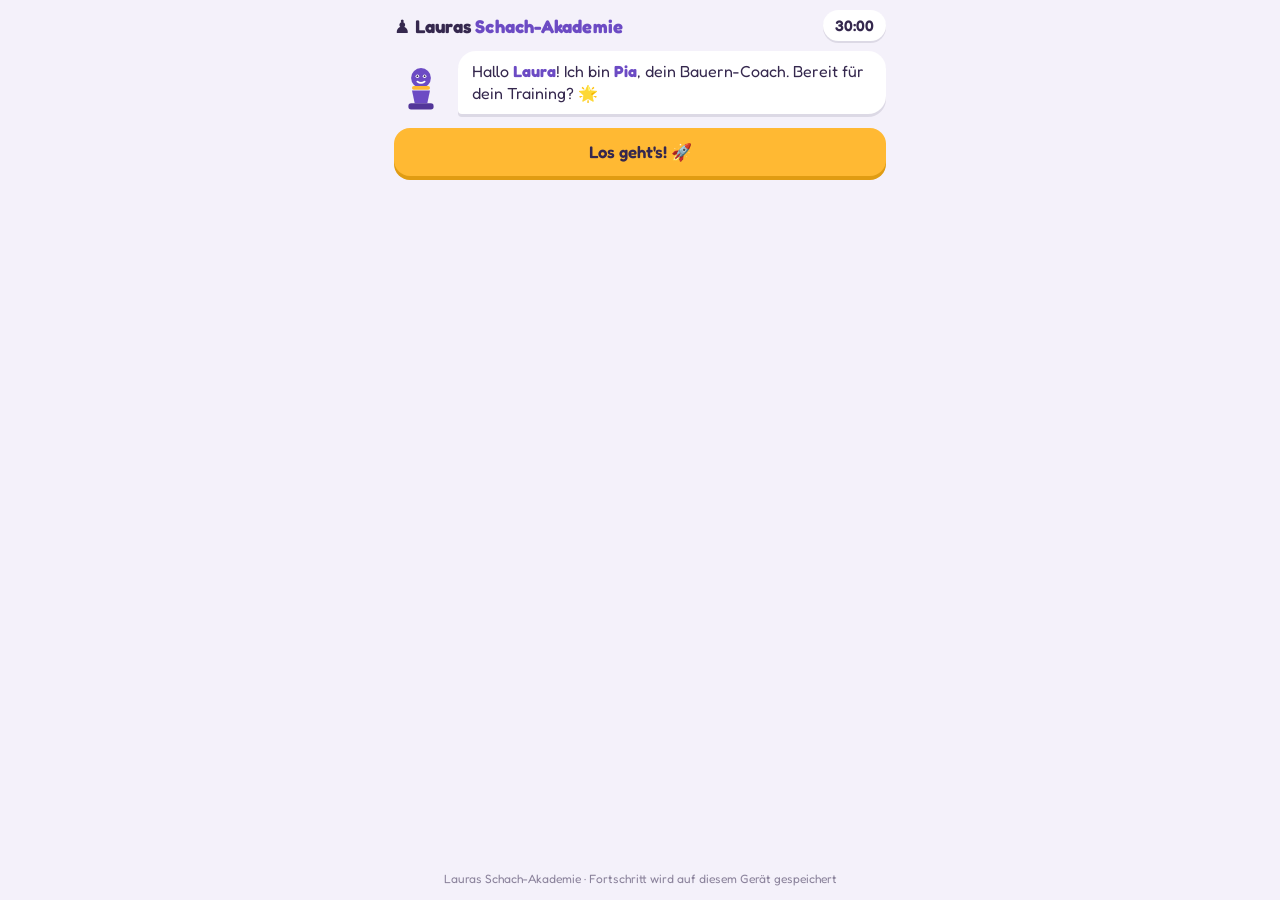
==== index.html @ 5c1c6ff0 "App als PWA installierbar machen (Icon, Vollbild, offline) Bisher lief die App nur als Einzeldatei p" ====
<!DOCTYPE html>
<html lang="de">
<head>
<meta charset="UTF-8">
<meta name="viewport" content="width=device-width, initial-scale=1.0, maximum-scale=1.0, user-scalable=no">
<title>Lauras Schach-Akademie</title>
<meta name="theme-color" content="#6C4BC4">
<meta name="description" content="Kindgerechte Schach-Lern-App mit Coach Pia: Rätsel, Partien gegen Robi, Belohnungsspiele und Sticker-Album.">
<link rel="manifest" href="manifest.webmanifest">
<link rel="icon" href="icons/icon-192.png" sizes="192x192" type="image/png">
<link rel="apple-touch-icon" href="icons/apple-touch-icon.png">
<meta name="apple-mobile-web-app-capable" content="yes">
<meta name="apple-mobile-web-app-status-bar-style" content="default">
<meta name="apple-mobile-web-app-title" content="Schach-Akademie">
<style>
/* ---------- Schrift (lokal eingebettet, offline nutzbar) ----------
   Fredoka (Variable, latin) – SIL Open Font License 1.1, siehe fredoka-OFL.txt.
   tools/build.js ersetzt die URL beim Bauen durch eine data:-URI. */
@font-face{
  font-family:'Fredoka';
  src:url("[data-uri]") format("woff2");
  font-weight:400 700;
  font-style:normal;
  font-display:swap;
}

:root{
  --bg:#F4F1FA; --ink:#35284E; --violet:#6C4BC4; --violet-d:#523699;
  --honey:#FFB933; --honey-d:#E09C12;
  --board-l:#F2E8CF; --board-d:#8FA86F;
  --ok:#3F9E6E; --warn:#E2606B; --card:#FFFFFF;
  --sel:#FFD97A; --dot:rgba(60,40,100,.35); --arrow:#E2606B; --arrow-good:#3F9E6E;
  --pc-w:#fff; --pc-b:#2E2440;
}
/* ---------- Brett-Designs (freischaltbar) ---------- */
body.design-einhorn{ --board-l:#FFE3F1; --board-d:#F48FB1; --bg:#FFF0F7; --sel:#FFD1EC; --violet:#D63384; --violet-d:#A3226A; }
body.design-weltraum{ --board-l:#3B3F6B; --board-d:#1B1D3A; --bg:#0F1030; --ink:#F4F1FA; --card:#23254A; --sel:#5A4FCF; --dot:rgba(255,255,255,.35); --pc-b:#0B0B1A; --pc-w:#F8F5FF; }
body.design-wald{ --board-l:#E6D8B5; --board-d:#4F7A3A; --bg:#EEF3E6; --violet:#3F7A4E; --violet-d:#2D5A38; }
body.design-meer{ --board-l:#E0F4FF; --board-d:#3E8CC7; --bg:#EAF6FF; --violet:#2374B5; --violet-d:#175486; }
body.design-gold{ --board-l:#FFF5CC; --board-d:#C99A2E; --bg:#FFF9E8; --violet:#B8860B; --violet-d:#8A6508; --honey:#FFD24D; }
body.design-weltraum .bubble{ color:var(--ink); }
body.design-weltraum .mode p{ opacity:.85; }

*{box-sizing:border-box; -webkit-tap-highlight-color:transparent;}
html,body{margin:0; padding:0; background:var(--bg); color:var(--ink);
  font-family:'Fredoka', system-ui, sans-serif; height:100%;}
body{display:flex; flex-direction:column; max-width:520px; margin:0 auto; min-height:100vh; transition:background .3s;}

header{display:flex; align-items:center; justify-content:space-between; padding:10px 14px; gap:8px;}
.brand{font-weight:700; font-size:1.15rem; letter-spacing:.2px;}
.brand span{color:var(--violet);}
.session{background:var(--card); border-radius:999px; padding:6px 12px;
  font-weight:600; box-shadow:0 2px 0 rgba(53,40,78,.12); font-size:.95rem;}
.session.low{color:var(--warn);}

main{flex:1; padding:0 14px 20px; display:flex; flex-direction:column;}
.screen{display:none; flex-direction:column; gap:14px;}
.screen.active{display:flex;}

/* ---------- Coach ---------- */
.coach{display:flex; gap:10px; align-items:flex-end;}
.coach svg{flex:0 0 54px;}
.bubble{background:var(--card); border-radius:18px 18px 18px 4px;
  padding:10px 14px; box-shadow:0 3px 0 rgba(53,40,78,.12);
  font-size:1rem; line-height:1.35; min-height:44px; flex:1;}
.bubble b{color:var(--violet);}
.bubble.warn{background:#FDECEE; border:2px solid var(--warn); color:#35284E;}
.bubble.cheer{background:#EAF7F0; border:2px solid var(--ok); color:#35284E;}
.bubble.think{background:#F1EDFA; border:2px dashed var(--violet); color:#35284E;}

/* ---------- Buttons ---------- */
button{font-family:inherit; border:none; cursor:pointer;}
.btn{display:block; width:100%; padding:14px 16px; border-radius:16px;
  font-size:1.05rem; font-weight:600; color:#fff; background:var(--violet);
  box-shadow:0 4px 0 var(--violet-d); transition:transform .06s;}
.btn:active{transform:translateY(3px); box-shadow:0 1px 0 var(--violet-d);}
.btn.honey{background:var(--honey); box-shadow:0 4px 0 var(--honey-d); color:#35284E;}
.btn.ghost{background:var(--card); color:var(--ink); box-shadow:0 3px 0 rgba(53,40,78,.15);}
.btn:disabled{opacity:.45; box-shadow:none; transform:none;}
.btnrow{display:flex; gap:10px; flex-wrap:wrap;} .btnrow .btn{flex:1;}
.small{padding:9px 12px; font-size:.92rem; border-radius:12px; width:auto;}
.spacer{flex:1;}

/* ---------- Kacheln ---------- */
.mode{background:var(--card); border-radius:18px; padding:14px 16px;
  display:flex; align-items:center; gap:14px; box-shadow:0 3px 0 rgba(53,40,78,.12);
  cursor:pointer; border:2px solid transparent;}
.mode:active{border-color:var(--violet);}
.mode .emoji{font-size:1.9rem;}
.mode h3{margin:0; font-size:1.05rem;} .mode p{margin:2px 0 0; font-size:.85rem; opacity:.75;}
.mode.locked{opacity:.55;}
.mode.due{border-color:var(--honey);}
.stars{margin-left:auto; font-size:.95rem; white-space:nowrap;}
.grid2{display:grid; grid-template-columns:1fr 1fr; gap:10px;}
.grid2 .mode{flex-direction:column; text-align:center; gap:6px; padding:12px 10px;}
.grid2 .mode .stars{margin:0;}

.progressbar{background:#E4DCF2; border-radius:999px; height:14px; overflow:hidden;}
.progressbar div{height:100%; background:linear-gradient(90deg,var(--honey),var(--violet)); width:0%; transition:width .4s;}
.plabel{font-size:.85rem; opacity:.8; margin-top:4px;}

/* ---------- Tagesmission ---------- */
.mission{background:var(--card); border-radius:18px; padding:12px 14px; box-shadow:0 3px 0 rgba(53,40,78,.12);}
.mission h4{margin:0 0 6px; font-size:1rem;}
.mission .tasks{display:flex; gap:8px; flex-wrap:wrap;}
.task{flex:1; min-width:120px; background:#F1EDFA; border-radius:12px; padding:8px 10px; font-size:.9rem; color:#35284E;}
.task.done{background:#EAF7F0;}
.task .bar{height:8px; background:#E4DCF2; border-radius:999px; overflow:hidden; margin-top:6px;}
.task .bar div{height:100%; background:var(--ok); width:0;}
.mission.complete{border:2px solid var(--ok);}

/* ---------- Brett ---------- */
.boardwrap{touch-action:none; user-select:none; position:relative;}
.board{display:grid; grid-template-columns:repeat(8,1fr);
  border-radius:14px; overflow:hidden; box-shadow:0 5px 0 rgba(53,40,78,.15);
  aspect-ratio:1/1; width:100%; position:relative;}
.sq{position:relative; display:flex; align-items:center; justify-content:center;
  font-size:min(9.5vw,46px); line-height:1;}
.sq.l{background:var(--board-l);} .sq.d{background:var(--board-d);}
.sq.sel{background:var(--sel) !important;}
.sq.last{box-shadow:inset 0 0 0 3px var(--honey);}
.sq.hl-good{box-shadow:inset 0 0 0 4px var(--ok);}
.sq.hl-bad{box-shadow:inset 0 0 0 4px var(--warn);}
.sq.check{background:radial-gradient(circle,#ff6b6b 0%, transparent 70%) !important;}
.sq .dot{position:absolute; width:26%; height:26%; border-radius:50%; background:var(--dot);}
.sq .ring{position:absolute; inset:6%; border-radius:50%; border:4px solid var(--dot);}
.pc{pointer-events:none;}
.pc.w{color:var(--pc-w); text-shadow:0 0 2px #35284E,0 0 2px #35284E,0 2px 2px rgba(0,0,0,.35);}
.pc.b{color:var(--pc-b); text-shadow:0 2px 2px rgba(255,255,255,.25);}
.coord{position:absolute; bottom:1px; right:3px; font-size:.55rem; opacity:.5; font-weight:600;}
.arrows{position:absolute; inset:0; width:100%; height:100%; pointer-events:none; z-index:5;}
.arrows line{stroke-width:.18; stroke-linecap:round; opacity:.9;}
.arrows .bad{stroke:var(--arrow);} .arrows .good{stroke:var(--arrow-good);}
.ghost-piece{position:absolute; z-index:6; pointer-events:none; display:flex; align-items:center; justify-content:center;
  font-size:min(9.5vw,46px); line-height:1; transition:transform .5s cubic-bezier(.4,.1,.3,1);}
.turnbar{display:flex; justify-content:space-between; font-weight:600; font-size:.95rem; background:var(--card); border-radius:12px; padding:8px 12px; box-shadow:0 2px 0 rgba(53,40,78,.12);}
.turnbar span.on{color:var(--violet);}

/* ---------- Overlay ---------- */
.overlay{position:fixed; inset:0; background:rgba(53,40,78,.55); display:none;
  align-items:center; justify-content:center; padding:22px; z-index:50;}
.overlay.show{display:flex;}
.panel{background:#fff; color:#35284E; border-radius:22px; padding:22px; max-width:380px; width:100%;
  text-align:center; box-shadow:0 8px 0 rgba(0,0,0,.15); max-height:90vh; overflow:auto;}
.panel h2{margin:0 0 8px; font-size:1.4rem;}
.panel p{margin:0 0 16px; line-height:1.4;}
.bigemoji{font-size:3rem; margin-bottom:6px;}
.panel .btnrow{flex-direction:column;}
.panel .btn{width:100%;}

/* ---------- Belohnungsspiele ---------- */
#gamewrap{position:relative;}
#rewardCanvas{width:100%; border-radius:14px; background:#2E2440; touch-action:none;
  box-shadow:0 5px 0 rgba(53,40,78,.2); display:block;}
.arkhud{display:flex; justify-content:space-between; font-weight:600; padding:4px 2px;}
.padrow{display:flex; gap:8px; justify-content:center;}
.padrow button{flex:1; padding:14px 0; font-size:1.4rem; border-radius:14px; background:var(--card); color:var(--ink); box-shadow:0 3px 0 rgba(53,40,78,.15);}
.padrow button:active{transform:translateY(2px);}

.lessonbox{background:var(--card); border-radius:16px; padding:12px 14px;
  font-size:.95rem; line-height:1.45; box-shadow:0 3px 0 rgba(53,40,78,.12);}
.lessonbox h4{margin:0 0 6px; color:var(--violet);}

/* ---------- Sticker-Album ---------- */
.album{display:grid; grid-template-columns:repeat(3,1fr); gap:10px;}
.slot{background:var(--card); border-radius:16px; padding:10px 6px; text-align:center; box-shadow:0 3px 0 rgba(53,40,78,.12); min-height:104px; display:flex; flex-direction:column; align-items:center; justify-content:center; gap:4px;}
.slot .big{font-size:2.4rem;}
.slot.empty{border:2px dashed rgba(108,75,196,.4); background:transparent; box-shadow:none;}
.slot.empty .big{opacity:.25; filter:grayscale(1);}
.slot small{font-size:.72rem; opacity:.8; line-height:1.2;}
.slot.new{animation:pop .6s ease;}
@keyframes pop{0%{transform:scale(.6)}60%{transform:scale(1.15)}100%{transform:scale(1)}}

/* ---------- Designs ---------- */
.design{display:flex; align-items:center; gap:12px; background:var(--card); border-radius:16px; padding:10px 12px; box-shadow:0 3px 0 rgba(53,40,78,.12); cursor:pointer; border:2px solid transparent;}
.design.active{border-color:var(--violet);}
.design.locked{opacity:.6;}
.mini{display:grid; grid-template-columns:repeat(4,1fr); width:56px; height:56px; border-radius:8px; overflow:hidden; flex:0 0 56px;}
.mini div{width:100%; height:100%;}

/* ---------- Listen ---------- */
.list{display:flex; flex-direction:column; gap:8px;}
.row{background:var(--card); border-radius:14px; padding:10px 12px; box-shadow:0 2px 0 rgba(53,40,78,.12); font-size:.92rem; display:flex; gap:10px; align-items:center;}
.row .emoji{font-size:1.5rem;}
.row .meta{opacity:.7; font-size:.8rem;}
.levelgrid{display:grid; grid-template-columns:1fr 1fr; gap:8px; margin-bottom:12px;}
.levelgrid button{padding:10px 8px; border-radius:12px; background:#F1EDFA; color:#35284E; font-weight:600; font-size:.95rem; border:2px solid transparent;}
.levelgrid button.rec{border-color:var(--honey);}
.levelgrid button.active{background:var(--violet); color:#fff;}
.levelgrid small{display:block; font-weight:400; font-size:.75rem; opacity:.75;}
input[type=text]{font-family:inherit; font-size:1rem; padding:10px 12px; border-radius:12px; border:2px solid #E4DCF2; width:100%; color:#35284E; background:#fff;}
.toast{position:fixed; left:50%; bottom:22px; transform:translateX(-50%); background:#35284E; color:#fff; padding:10px 16px; border-radius:999px; font-size:.9rem; z-index:60; opacity:0; transition:opacity .3s; pointer-events:none; max-width:90vw; text-align:center;}
.toast.show{opacity:1;}

/* ---------- Urkunde ---------- */
.cert{background:#fff; color:#35284E; border:6px double var(--honey); border-radius:14px; padding:22px 18px; text-align:center;}
.cert h1{margin:0 0 4px; font-size:1.6rem; color:var(--violet);}
.cert .sub{opacity:.75; margin-bottom:12px;}
.cert .name{font-size:1.8rem; font-weight:700; margin:8px 0;}
.cert .stat{display:flex; justify-content:space-around; margin:14px 0; flex-wrap:wrap; gap:8px;}
.cert .stat div{min-width:80px;} .cert .stat b{display:block; font-size:1.5rem;}
.cert .sig{margin-top:18px; font-style:italic; opacity:.8;}
.cert.diplom{border-color:var(--violet);}
@media print{
  body{max-width:none; background:#fff;}
  header, footer, .noprint, .coach, .btn, .btnrow{display:none !important;}
  main{padding:0;}
  .screen{display:none !important;} .screen.active{display:flex !important;}
  .cert{border-width:8px; page-break-inside:avoid;}
}
footer{padding:8px 14px 14px; font-size:.75rem; text-align:center; opacity:.55;}

</style>
</head>
<body>

<header>
  <div class="brand">♟️ Lauras <span>Schach-Akademie</span></div>
  <div class="session" id="sessionClock">30:00</div>
</header>

<main>

  <!-- ============ START ============ -->
  <section class="screen active" id="scr-start">
    <div class="coach"><div class="bubble" id="startBubble">Hallo <b>Laura</b>! Ich bin <b>Pia</b>, dein Bauern-Coach. Bereit für dein Training? 🌟</div></div>
    <button class="btn honey" id="btnGo">Los geht's! 🚀</button>
    <div class="lessonbox" id="startInfo" style="display:none"></div>
  </section>

  <!-- ============ HOME ============ -->
  <section class="screen" id="scr-home">
    <div class="coach"><div class="bubble" id="homeBubble">Was möchtest du üben, Laura?</div></div>

    <div>
      <div class="progressbar"><div id="xpbar"></div></div>
      <div class="plabel" id="xplabel">Weg zum Turmdiplom</div>
    </div>

    <div class="mission" id="missionBox">
      <h4>🎯 Tagesmission</h4>
      <div class="tasks">
        <div class="task" id="taskPuzzles">🧩 Löse 3 Rätsel <span class="cnt">0/3</span><div class="bar"><div></div></div></div>
        <div class="task" id="taskWin">🏆 Gewinne 1 Partie <span class="cnt">0/1</span><div class="bar"><div></div></div></div>
      </div>
      <p id="missionText" style="margin:8px 0 0;font-size:.85rem;opacity:.8">Schaffst du beides, gibt es ein Extra-Belohnungsticket! 🎟️</p>
    </div>

    <div class="mode" data-go="puzzles">
      <div class="emoji">🧩</div>
      <div><h3>Rätsel-Training</h3><p>Kleine Aufgaben, große Tricks</p></div>
      <div class="stars" id="starsPuzzles">⭐ 0</div>
    </div>

    <div class="mode due" id="tile-review" data-go="review" style="display:none">
      <div class="emoji">🔁</div>
      <div><h3>Wiederholung</h3><p id="reviewHint">Rätsel, die du nochmal üben solltest</p></div>
      <div class="stars" id="reviewCount">0</div>
    </div>

    <div class="mode" data-go="endgame">
      <div class="emoji">🏰</div>
      <div><h3>Turm-Endspiel</h3><p>Setze den König matt – nur mit dem Turm!</p></div>
      <div class="stars" id="starsEnd">🏆 0</div>
    </div>

    <div class="mode" data-go="fullgame">
      <div class="emoji">🤖</div>
      <div><h3>Partie gegen Robi</h3><p id="robiHint">Eine ganze Partie – Pia hilft dir</p></div>
      <div class="stars" id="starsFull">🏆 0</div>
    </div>

    <div class="mode" data-go="duel">
      <div class="emoji">👨‍👩‍👧</div>
      <div><h3>Familien-Duell</h3><p>Zwei Spieler an einem Gerät – Pia kommentiert</p></div>
      <div class="stars" id="starsDuel">🤝 0</div>
    </div>

    <div class="mode" id="rewardTile" data-go="reward">
      <div class="emoji">🕹️</div>
      <div><h3>Belohnungs-Spiel</h3><p id="rewardHint">Gewinne eine Partie, um zu spielen!</p></div>
      <div class="stars" id="rewardLock">🔒</div>
    </div>

    <div class="grid2">
      <div class="mode" data-go="album"><div class="emoji">📒</div><div><h3>Sticker-Album</h3></div><div class="stars" id="albumCount">0/9</div></div>
      <div class="mode" data-go="designs"><div class="emoji">🎨</div><div><h3>Brett-Designs</h3></div><div class="stars" id="designCount">1/6</div></div>
      <div class="mode" data-go="certificate"><div class="emoji">📜</div><div><h3>Urkunde</h3></div><div class="stars">🖨️</div></div>
      <div class="mode" data-go="parents"><div class="emoji">👪</div><div><h3>Eltern</h3></div><div class="stars">⚙️</div></div>
    </div>
  </section>

  <!-- ============ PUZZLE MENU ============ -->
  <section class="screen" id="scr-puzzlemenu">
    <div class="coach"><div class="bubble" id="puzzleMenuBubble">Such dir ein Thema aus! Jede gelöste Aufgabe gibt einen Stern. ⭐</div></div>
    <div id="themeTiles" class="list"></div>
    <div class="btnrow">
      <button class="btn ghost small" data-go="home">← Zurück</button>
      <div class="spacer"></div>
      <button class="btn ghost small" data-go="mistakes">📋 Fehlerliste</button>
    </div>
  </section>

  <!-- ============ PUZZLE PLAY ============ -->
  <section class="screen" id="scr-puzzle">
    <div class="lessonbox" id="lessonbox"></div>
    <div class="boardwrap" id="boardwrap"><div id="board" class="board"></div><svg class="arrows" id="arrows" viewBox="0 0 8 8"></svg></div>
    <div class="coach"><div class="bubble" id="puzzleBubble"></div></div>
    <div class="btnrow">
      <button class="btn ghost small" id="btnPuzzleBack">← Themen</button>
      <div class="spacer"></div>
      <button class="btn ghost small" id="btnWhy" style="display:none">🔍 Zeig mir warum</button>
      <button class="btn honey small" id="btnHint">💡 Tipp</button>
    </div>
  </section>

  <!-- ============ FEHLERLISTE ============ -->
  <section class="screen" id="scr-mistakes">
    <div class="coach"><div class="bubble">Hier siehst du, welche Rätsel dir schwerfallen. Fehler sind super – daraus lernst du am meisten! 🧠</div></div>
    <div class="list" id="mistakeList"></div>
    <button class="btn ghost" data-go="puzzles">← Zurück</button>
  </section>

  <!-- ============ GAME (endgame, full, duel) ============ -->
  <section class="screen" id="scr-game">
    <div class="turnbar" id="turnbar" style="display:none"><span id="tbWhite">⬜ Weiß</span><span id="tbBlack">⬛ Schwarz</span></div>
    <div class="boardwrap" id="boardwrap2"><div id="board2" class="board"></div><svg class="arrows" id="arrows2" viewBox="0 0 8 8"></svg></div>
    <div class="coach"><div class="bubble" id="gameBubble"></div></div>
    <div class="btnrow" id="warnRow" style="display:none">
      <button class="btn honey small" id="btnTakeback">↩️ Zurücknehmen</button>
      <button class="btn ghost small" id="btnKeep">Weiterspielen</button>
    </div>
    <div class="btnrow">
      <button class="btn ghost small" data-go="home">← Menü</button>
      <div class="spacer"></div>
      <span class="small" id="levelBadge" style="align-self:center;opacity:.7"></span>
      <button class="btn ghost small" id="btnUndo">↩️ Zug zurück</button>
    </div>
  </section>

  <!-- ============ REWARD GAMES ============ -->
  <section class="screen" id="scr-reward">
    <div class="arkhud"><span id="hudLeft">❤️❤️❤️</span><span id="hudMid">5:00</span><span id="hudRight">0</span></div>
    <div id="gamewrap"><canvas id="rewardCanvas" width="360" height="480"></canvas></div>
    <div class="padrow" id="tetrisPad" style="display:none">
      <button data-k="left">◀️</button><button data-k="rot">🔄</button><button data-k="right">▶️</button><button data-k="down">⬇️</button>
    </div>
    <div class="coach"><div class="bubble" id="rewardBubble">Du hast es dir verdient! 🎉</div></div>
    <button class="btn ghost" id="btnRewardExit">Fertig – zurück zum Schach</button>
  </section>

  <!-- ============ ALBUM ============ -->
  <section class="screen" id="scr-album">
    <div class="coach"><div class="bubble" id="albumBubble">Für jedes fertige Thema bekommst du eine Sammelfigur. Die leeren Plätze warten auf dich! ✨</div></div>
    <div class="album" id="albumGrid"></div>
    <button class="btn ghost" data-go="home">← Zurück</button>
  </section>

  <!-- ============ DESIGNS ============ -->
  <section class="screen" id="scr-designs">
    <div class="coach"><div class="bubble" id="designBubble">Sammle Sterne und schalte neue Brett-Designs frei! 🎨</div></div>
    <div class="list" id="designList"></div>
    <button class="btn ghost" data-go="home">← Zurück</button>
  </section>

  <!-- ============ URKUNDE ============ -->
  <section class="screen" id="scr-certificate">
    <div class="coach noprint"><div class="bubble" id="certBubble">Deine Wochenurkunde! Drucke sie aus und häng sie auf. 🖨️</div></div>
    <div class="btnrow noprint" id="certTabs">
      <button class="btn ghost small" id="btnCertWeek">📜 Wochenurkunde</button>
      <button class="btn ghost small" id="btnCertDiplom">🏰 Turmdiplom</button>
    </div>
    <div class="cert" id="cert"></div>
    <div class="btnrow noprint">
      <button class="btn ghost small" data-go="home">← Zurück</button>
      <div class="spacer"></div>
      <button class="btn honey small" id="btnPrint">🖨️ Drucken</button>
    </div>
  </section>

  <!-- ============ ELTERN ============ -->
  <section class="screen" id="scr-parents">
    <div class="coach"><div class="bubble">Elternbereich: Fortschritt sichern, Namen ändern, Engine-Status prüfen.</div></div>
    <div class="lessonbox">
      <h4>👧 Name des Kindes</h4>
      <input type="text" id="inpName" maxlength="20" placeholder="Laura">
    </div>
    <div class="lessonbox" id="storageInfo"><h4>💾 Speicherung</h4><p id="storageText">…</p>
      <div class="btnrow">
        <button class="btn ghost small" id="btnExport">⬇️ Sicherung speichern</button>
        <button class="btn ghost small" id="btnImport">⬆️ Sicherung laden</button>
        <input type="file" id="fileImport" accept="application/json" style="display:none">
      </div>
    </div>
    <div class="lessonbox" id="engineInfo"><h4>🧠 Stockfish-Engine</h4><p id="engineText">Noch nicht geladen.</p>
      <button class="btn ghost small" id="btnEngineTest">Engine jetzt laden</button>
    </div>
    <div class="lessonbox"><h4>📊 Statistik</h4><p id="statsText"></p></div>
    <div class="btnrow">
      <button class="btn ghost small" data-go="home">← Zurück</button>
      <div class="spacer"></div>
      <button class="btn ghost small" id="btnReset" style="color:var(--warn)">🗑️ Fortschritt löschen</button>
    </div>
  </section>

</main>

<!-- Overlay -->
<div class="overlay" id="overlay">
  <div class="panel">
    <div class="bigemoji" id="ovEmoji">🎉</div>
    <h2 id="ovTitle"></h2>
    <p id="ovText"></p>
    <div id="ovExtra"></div>
    <div class="btnrow" id="ovButtons"></div>
  </div>
</div>
<div class="toast" id="toast"></div>

<footer id="footer">Lauras Schach-Akademie · Fortschritt wird auf diesem Gerät gespeichert</footer>

<script id="src-chess">
/* =====================================================
   Lauras Schach-Akademie – Regel-Engine (chess.js-kompatible API)
   Läuft im Browser (window.Chess) und in Node (module.exports).
   0x88-Brett: Index = (8 - Reihe) * 16 + Linie, Reihe 8 liegt bei Zeile 0.
   ===================================================== */
(function (root, factory) {
  if (typeof module === "object" && module.exports) module.exports = factory();
  else root.Chess = factory();
})(typeof self !== "undefined" ? self : this, function () {
  "use strict";

  const FILES = "abcdefgh";
  const START_FEN = "rnbqkbnr/pppp1ppp/8/8/8/8/PPPPPPPP/RNBQKBNR w KQkq - 0 1".replace("pppp1ppp", "pppppppp");
  const PIECE_OFFSETS = {
    n: [-18, -33, -31, -14, 18, 33, 31, 14],
    b: [-17, -15, 17, 15],
    r: [-16, 1, 16, -1],
    q: [-17, -16, -15, 1, 17, 16, 15, -1],
    k: [-17, -16, -15, 1, 17, 16, 15, -1]
  };
  const PAWN_DIR = { w: -16, b: 16 };
  const FLAGS = { NORMAL: 1, CAPTURE: 2, BIG_PAWN: 4, EP: 8, PROMOTION: 16, KSIDE: 32, QSIDE: 64 };
  const ROOKS = {
    w: [{ sq: 0x77, flag: FLAGS.KSIDE }, { sq: 0x70, flag: FLAGS.QSIDE }],
    b: [{ sq: 0x07, flag: FLAGS.KSIDE }, { sq: 0x00, flag: FLAGS.QSIDE }]
  };

  function sqName(i) { return FILES[i & 7] + (8 - (i >> 4)); }
  function sqIndex(name) { return (8 - parseInt(name[1], 10)) * 16 + FILES.indexOf(name[0]); }
  function rankOf(i) { return 8 - (i >> 4); }
  function swap(c) { return c === "w" ? "b" : "w"; }

  function Chess(fen) {
    this.board = new Array(128).fill(null);
    this.kings = { w: -1, b: -1 };
    this.turnColor = "w";
    this.castling = { w: 0, b: 0 };
    this.ep = -1;
    this.halfmove = 0;
    this.fullmove = 1;
    this.hist = [];
    this.load(fen || START_FEN);
  }

  Chess.prototype.clear = function () {
    this.board = new Array(128).fill(null);
    this.kings = { w: -1, b: -1 };
    this.turnColor = "w"; this.castling = { w: 0, b: 0 }; this.ep = -1;
    this.halfmove = 0; this.fullmove = 1; this.hist = [];
  };

  Chess.prototype.load = function (fen) {
    const parts = fen.trim().split(/\s+/);
    if (parts.length < 2) throw new Error("Ungültige FEN: " + fen);
    this.clear();
    const rows = parts[0].split("/");
    if (rows.length !== 8) throw new Error("Ungültige FEN: " + fen);
    for (let r = 0; r < 8; r++) {
      let f = 0;
      for (const ch of rows[r]) {
        if (/[1-8]/.test(ch)) { f += parseInt(ch, 10); continue; }
        const color = ch === ch.toUpperCase() ? "w" : "b";
        const type = ch.toLowerCase();
        if (!"pnbrqk".includes(type) || f > 7) throw new Error("Ungültige FEN: " + fen);
        const idx = r * 16 + f;
        this.board[idx] = { type, color };
        if (type === "k") this.kings[color] = idx;
        f++;
      }
    }
    this.turnColor = parts[1] === "b" ? "b" : "w";
    const c = parts[2] || "-";
    this.castling = { w: 0, b: 0 };
    if (c.includes("K")) this.castling.w |= FLAGS.KSIDE;
    if (c.includes("Q")) this.castling.w |= FLAGS.QSIDE;
    if (c.includes("k")) this.castling.b |= FLAGS.KSIDE;
    if (c.includes("q")) this.castling.b |= FLAGS.QSIDE;
    this.ep = parts[3] && parts[3] !== "-" ? sqIndex(parts[3]) : -1;
    this.halfmove = parseInt(parts[4] || "0", 10) || 0;
    this.fullmove = parseInt(parts[5] || "1", 10) || 1;
    return true;
  };

  Chess.prototype.fen = function () {
    let out = "";
    for (let r = 0; r < 8; r++) {
      let empty = 0, row = "";
      for (let f = 0; f < 8; f++) {
        const p = this.board[r * 16 + f];
        if (!p) { empty++; continue; }
        if (empty) { row += empty; empty = 0; }
        row += p.color === "w" ? p.type.toUpperCase() : p.type;
      }
      if (empty) row += empty;
      out += row + (r < 7 ? "/" : "");
    }
    let c = "";
    if (this.castling.w & FLAGS.KSIDE) c += "K";
    if (this.castling.w & FLAGS.QSIDE) c += "Q";
    if (this.castling.b & FLAGS.KSIDE) c += "k";
    if (this.castling.b & FLAGS.QSIDE) c += "q";
    return [out, this.turnColor, c || "-", this.ep >= 0 ? sqName(this.ep) : "-", this.halfmove, this.fullmove].join(" ");
  };

  Chess.prototype.turn = function () { return this.turnColor; };
  Chess.prototype.get = function (sq) { const p = this.board[sqIndex(sq)]; return p ? { type: p.type, color: p.color } : null; };
  Chess.prototype.put = function (piece, sq) {
    const idx = sqIndex(sq);
    this.board[idx] = { type: piece.type, color: piece.color };
    if (piece.type === "k") this.kings[piece.color] = idx;
    return true;
  };
  Chess.prototype.remove = function (sq) {
    const idx = sqIndex(sq), p = this.board[idx];
    this.board[idx] = null;
    if (p && p.type === "k") this.kings[p.color] = -1;
    return p;
  };

  /* Wird das Feld `idx` von Farbe `color` angegriffen? */
  Chess.prototype.attackedIdx = function (color, idx) {
    const b = this.board;
    // Bauern
    const pd = PAWN_DIR[color];
    for (const d of [pd - 1, pd + 1]) {
      const from = idx - d;
      if (!(from & 0x88) && b[from] && b[from].color === color && b[from].type === "p") return true;
    }
    for (const d of PIECE_OFFSETS.n) {
      const from = idx + d;
      if (!(from & 0x88) && b[from] && b[from].color === color && b[from].type === "n") return true;
    }
    for (const d of PIECE_OFFSETS.k) {
      const from = idx + d;
      if (!(from & 0x88) && b[from] && b[from].color === color && b[from].type === "k") return true;
    }
    for (const d of PIECE_OFFSETS.b) {
      let from = idx + d;
      while (!(from & 0x88)) {
        const p = b[from];
        if (p) { if (p.color === color && (p.type === "b" || p.type === "q")) return true; break; }
        from += d;
      }
    }
    for (const d of PIECE_OFFSETS.r) {
      let from = idx + d;
      while (!(from & 0x88)) {
        const p = b[from];
        if (p) { if (p.color === color && (p.type === "r" || p.type === "q")) return true; break; }
        from += d;
      }
    }
    return false;
  };
  Chess.prototype.isAttacked = function (sq, byColor) { return this.attackedIdx(byColor, sqIndex(sq)); };

  /* Alle Figuren der Farbe `color`, die das Feld `sq` angreifen (Feldnamen). */
  Chess.prototype.attackers = function (sq, color) {
    const idx = sqIndex(sq), out = [];
    for (let i = 0; i < 128; i++) {
      if (i & 0x88) continue;
      const p = this.board[i];
      if (!p || p.color !== color) continue;
      if (this.pieceAttacks(i, idx)) out.push(sqName(i));
    }
    return out;
  };
  Chess.prototype.pieceAttacks = function (from, to) {
    const p = this.board[from];
    if (!p) return false;
    const diff = to - from;
    if (p.type === "p") {
      const d = PAWN_DIR[p.color];
      return diff === d - 1 || diff === d + 1;
    }
    if (p.type === "n" || p.type === "k") return PIECE_OFFSETS[p.type].includes(diff);
    for (const d of PIECE_OFFSETS[p.type]) {
      let sq = from + d;
      while (!(sq & 0x88)) {
        if (sq === to) return true;
        if (this.board[sq]) break;
        sq += d;
      }
    }
    return false;
  };

  Chess.prototype.inCheckColor = function (color) {
    return this.kings[color] >= 0 && this.attackedIdx(swap(color), this.kings[color]);
  };
  Chess.prototype.in_check = function () { return this.inCheckColor(this.turnColor); };

  Chess.prototype.pseudoMoves = function (fromFilter) {
    const moves = [], us = this.turnColor, them = swap(us), b = this.board;
    const add = (from, to, flags, captured, promo) => {
      moves.push({ from, to, piece: b[from].type, color: us, captured: captured || undefined, promotion: promo || undefined, flags });
    };
    const addPawn = (from, to, flags, captured) => {
      if (rankOf(to) === 8 || rankOf(to) === 1) for (const pr of ["q", "r", "b", "n"]) add(from, to, flags | FLAGS.PROMOTION, captured, pr);
      else add(from, to, flags, captured);
    };
    for (let from = 0; from < 128; from++) {
      if (from & 0x88) continue;
      if (fromFilter >= 0 && from !== fromFilter) continue;
      const p = b[from];
      if (!p || p.color !== us) continue;
      if (p.type === "p") {
        const d = PAWN_DIR[us];
        const one = from + d;
        if (!(one & 0x88) && !b[one]) {
          addPawn(from, one, FLAGS.NORMAL);
          const startRank = us === "w" ? 2 : 7;
          const two = from + 2 * d;
          if (rankOf(from) === startRank && !b[two]) add(from, two, FLAGS.BIG_PAWN);
        }
        for (const dd of [d - 1, d + 1]) {
          const to = from + dd;
          if (to & 0x88) continue;
          if (b[to] && b[to].color === them) addPawn(from, to, FLAGS.CAPTURE, b[to].type);
          else if (to === this.ep) add(from, to, FLAGS.EP | FLAGS.CAPTURE, "p");
        }
      } else if (p.type === "n" || p.type === "k") {
        for (const d of PIECE_OFFSETS[p.type]) {
          const to = from + d;
          if (to & 0x88) continue;
          if (!b[to]) add(from, to, FLAGS.NORMAL);
          else if (b[to].color === them) add(from, to, FLAGS.CAPTURE, b[to].type);
        }
      } else {
        for (const d of PIECE_OFFSETS[p.type]) {
          let to = from + d;
          while (!(to & 0x88)) {
            if (!b[to]) add(from, to, FLAGS.NORMAL);
            else { if (b[to].color === them) add(from, to, FLAGS.CAPTURE, b[to].type); break; }
            to += d;
          }
        }
      }
    }
    // Rochade
    const k = this.kings[us];
    if (k >= 0 && (fromFilter < 0 || fromFilter === k) && !this.attackedIdx(them, k)) {
      if ((this.castling[us] & FLAGS.KSIDE) && !b[k + 1] && !b[k + 2] && b[k + 3] && b[k + 3].type === "r" && b[k + 3].color === us &&
          !this.attackedIdx(them, k + 1) && !this.attackedIdx(them, k + 2)) add(k, k + 2, FLAGS.KSIDE);
      if ((this.castling[us] & FLAGS.QSIDE) && !b[k - 1] && !b[k - 2] && !b[k - 3] && b[k - 4] && b[k - 4].type === "r" && b[k - 4].color === us &&
          !this.attackedIdx(them, k - 1) && !this.attackedIdx(them, k - 2)) add(k, k - 2, FLAGS.QSIDE);
    }
    return moves;
  };

  Chess.prototype.legalMoves = function (fromFilter) {
    const out = [], us = this.turnColor;
    for (const m of this.pseudoMoves(fromFilter === undefined ? -1 : fromFilter)) {
      this.makeMove(m);
      if (!this.inCheckColor(us)) out.push(m);
      this.undoMove();
    }
    return out;
  };

  Chess.prototype.makeMove = function (m) {
    const us = m.color, them = swap(us), b = this.board;
    this.hist.push({ m, castling: { w: this.castling.w, b: this.castling.b }, ep: this.ep, halfmove: this.halfmove, fullmove: this.fullmove, kings: { w: this.kings.w, b: this.kings.b } });
    b[m.to] = b[m.from]; b[m.from] = null;
    if (m.flags & FLAGS.EP) b[m.to - PAWN_DIR[us]] = null;
    if (m.flags & FLAGS.PROMOTION) b[m.to] = { type: m.promotion, color: us };
    if (m.piece === "k") {
      this.kings[us] = m.to;
      if (m.flags & FLAGS.KSIDE) { b[m.to - 1] = b[m.to + 1]; b[m.to + 1] = null; }
      if (m.flags & FLAGS.QSIDE) { b[m.to + 1] = b[m.to - 2]; b[m.to - 2] = null; }
      this.castling[us] = 0;
    }
    for (const r of ROOKS[us]) if (m.from === r.sq) this.castling[us] &= ~r.flag;
    for (const r of ROOKS[them]) if (m.to === r.sq) this.castling[them] &= ~r.flag;
    this.ep = (m.flags & FLAGS.BIG_PAWN) ? m.from + PAWN_DIR[us] : -1;
    this.halfmove = (m.piece === "p" || (m.flags & FLAGS.CAPTURE)) ? 0 : this.halfmove + 1;
    if (us === "b") this.fullmove++;
    this.turnColor = them;
  };

  Chess.prototype.undoMove = function () {
    const h = this.hist.pop();
    if (!h) return null;
    const m = h.m, us = m.color, them = swap(us), b = this.board;
    this.turnColor = us;
    this.castling = h.castling; this.ep = h.ep; this.halfmove = h.halfmove; this.fullmove = h.fullmove; this.kings = h.kings;
    b[m.from] = { type: m.piece, color: us };
    b[m.to] = null;
    if (m.flags & FLAGS.EP) b[m.to - PAWN_DIR[us]] = { type: "p", color: them };
    else if (m.captured) b[m.to] = { type: m.captured, color: them };
    if (m.flags & FLAGS.KSIDE) { b[m.to + 1] = b[m.to - 1]; b[m.to - 1] = null; }
    if (m.flags & FLAGS.QSIDE) { b[m.to - 2] = b[m.to + 1]; b[m.to + 1] = null; }
    return m;
  };

  Chess.prototype.toSan = function (m, legal) {
    let san = "";
    if (m.flags & FLAGS.KSIDE) san = "O-O";
    else if (m.flags & FLAGS.QSIDE) san = "O-O-O";
    else {
      if (m.piece !== "p") {
        san += m.piece.toUpperCase();
        const same = (legal || this.legalMoves()).filter(x => x.piece === m.piece && x.to === m.to && x.from !== m.from);
        if (same.length) {
          const sameFile = same.some(x => (x.from & 7) === (m.from & 7));
          const sameRank = same.some(x => (x.from >> 4) === (m.from >> 4));
          if (!sameFile) san += FILES[m.from & 7];
          else if (!sameRank) san += rankOf(m.from);
          else san += sqName(m.from);
        }
      } else if (m.flags & FLAGS.CAPTURE) san += FILES[m.from & 7];
      if (m.flags & FLAGS.CAPTURE) san += "x";
      san += sqName(m.to);
      if (m.promotion) san += "=" + m.promotion.toUpperCase();
    }
    this.makeMove(m);
    if (this.in_check()) san += this.legalMoves().length ? "+" : "#";
    this.undoMove();
    return san;
  };

  Chess.prototype.verbose = function (m, legal) {
    let flags = "";
    if (m.flags & FLAGS.NORMAL) flags += "n";
    if (m.flags & FLAGS.CAPTURE) flags += "c";
    if (m.flags & FLAGS.BIG_PAWN) flags += "b";
    if (m.flags & FLAGS.EP) flags += "e";
    if (m.flags & FLAGS.PROMOTION) flags += "p";
    if (m.flags & FLAGS.KSIDE) flags += "k";
    if (m.flags & FLAGS.QSIDE) flags += "q";
    const v = { color: m.color, from: sqName(m.from), to: sqName(m.to), piece: m.piece, flags, san: this.toSan(m, legal) };
    if (m.captured) v.captured = m.captured;
    if (m.promotion) v.promotion = m.promotion;
    return v;
  };

  /* moves({square, verbose}) wie bei chess.js */
  Chess.prototype.moves = function (opts) {
    opts = opts || {};
    const filter = opts.square ? sqIndex(opts.square) : -1;
    const all = this.legalMoves();
    const list = filter >= 0 ? all.filter(m => m.from === filter) : all;
    return opts.verbose ? list.map(m => this.verbose(m, all)) : list.map(m => this.toSan(m, all));
  };

  /* move({from,to,promotion}) oder move("Sf3") – gibt den ausgeführten Zug (verbose) zurück oder null. */
  Chess.prototype.move = function (mv) {
    const all = this.legalMoves();
    let found = null;
    if (typeof mv === "string") {
      const clean = mv.replace(/[+#?!]/g, "");
      for (const m of all) if (this.toSan(m, all).replace(/[+#]/g, "") === clean) { found = m; break; }
    } else {
      const from = sqIndex(mv.from), to = sqIndex(mv.to);
      for (const m of all) {
        if (m.from !== from || m.to !== to) continue;
        if (m.promotion && mv.promotion && m.promotion !== mv.promotion) continue;
        if (m.promotion && !mv.promotion && m.promotion !== "q") continue;
        found = m; break;
      }
    }
    if (!found) return null;
    const v = this.verbose(found, all);
    this.makeMove(found);
    return v;
  };

  Chess.prototype.undo = function () {
    const m = this.undoMove();
    return m ? this.verbose(m) : null;
  };

  Chess.prototype.in_checkmate = function () { return this.in_check() && this.legalMoves().length === 0; };
  Chess.prototype.in_stalemate = function () { return !this.in_check() && this.legalMoves().length === 0; };
  Chess.prototype.insufficient_material = function () {
    const pieces = [];
    for (let i = 0; i < 128; i++) { if (i & 0x88) continue; if (this.board[i]) pieces.push({ ...this.board[i], sq: i }); }
    if (pieces.length <= 2) return true;
    if (pieces.length === 3) return pieces.some(p => p.type === "n" || p.type === "b");
    if (pieces.length === 4) {
      const bishops = pieces.filter(p => p.type === "b");
      if (bishops.length === 2 && bishops[0].color !== bishops[1].color) {
        const col = i => ((i >> 4) + (i & 7)) & 1;
        return col(bishops[0].sq) === col(bishops[1].sq);
      }
    }
    return false;
  };
  Chess.prototype.positionKey = function () { return this.fen().split(" ").slice(0, 4).join(" "); };
  Chess.prototype.in_threefold_repetition = function () {
    const key = this.positionKey();
    let count = 1;
    const undone = [];
    while (this.hist.length) {
      undone.push(this.undoMove());
      if (this.positionKey() === key) count++;
    }
    while (undone.length) this.makeMove(undone.pop());
    return count >= 3;
  };
  Chess.prototype.in_draw = function () {
    return this.halfmove >= 100 || this.in_stalemate() || this.insufficient_material() || this.in_threefold_repetition();
  };
  Chess.prototype.game_over = function () { return this.in_checkmate() || this.in_draw(); };
  Chess.prototype.history = function (opts) {
    const verbose = opts && opts.verbose;
    const moves = this.hist.map(h => h.m);
    const undone = [];
    while (this.hist.length) undone.push(this.undoMove());
    const out = [];
    for (let i = undone.length - 1; i >= 0; i--) {
      const m = undone[i];
      out.push(verbose ? this.verbose(m) : this.toSan(m));
      this.makeMove(m);
    }
    return out;
  };
  Chess.prototype.pieces = function () {
    const out = [];
    for (let i = 0; i < 128; i++) { if (i & 0x88) continue; const p = this.board[i]; if (p) out.push({ type: p.type, color: p.color, square: sqName(i) }); }
    return out;
  };
  Chess.prototype.perft = function (depth) {
    if (depth === 0) return 1;
    let n = 0;
    for (const m of this.legalMoves()) { this.makeMove(m); n += this.perft(depth - 1); this.undoMove(); }
    return n;
  };
  Chess.SQUARES = [];
  for (let r = 8; r >= 1; r--) for (const f of FILES) Chess.SQUARES.push(f + r);
  Chess.START_FEN = START_FEN;
  Chess.sqName = sqName; Chess.sqIndex = sqIndex;
  return Chess;
});

</script>
<script id="src-ai">
/* =====================================================
   Lauras Schach-Akademie – KI-Modul
   - Suche (Alpha-Beta + Ruhesuche): eingebaute KI, Rätsel-Widerlegungen,
     Rätsel-Verifikation (tools/verify-puzzles.js)
   - Endspiel-Solver (Retrograde-Analyse über erreichbare Stellungen)
     für Bauernendspiele: K+B(+B) gegen K
   - Stockfish-Anbindung (Web Worker) mit fein dosierter Spielstärke
   ===================================================== */
(function (root, factory) {
  if (typeof module === "object" && module.exports) module.exports = factory(require("./chess.js"));
  else root.ChessAI = factory(root.Chess);
})(typeof self !== "undefined" ? self : this, function (Chess) {
  "use strict";

  const VAL = { p: 100, n: 320, b: 330, r: 500, q: 900, k: 0 };
  const MATE = 100000;
  const FILES = "abcdefgh";

  /* ---------- Bewertung (aus Sicht von Weiß, in Hundertstel-Bauern) ---------- */
  function centerBonus(sq) {
    const f = FILES.indexOf(sq[0]), r = parseInt(sq[1], 10) - 1;
    const df = Math.abs(f - 3.5), dr = Math.abs(r - 3.5);
    return Math.round(12 - 3 * (df + dr));
  }
  function materialOnly(game) {
    let score = 0;
    for (const p of game.pieces()) score += p.color === "w" ? VAL[p.type] : -VAL[p.type];
    return score;
  }
  function evaluate(game) {
    if (game.materialOnly) return materialOnly(game);
    let score = 0;
    const pieces = game.pieces();
    let nonPawn = 0;
    for (const p of pieces) if (p.type !== "p" && p.type !== "k") nonPawn += VAL[p.type];
    const endgame = nonPawn <= 1300;
    for (const p of pieces) {
      let v = VAL[p.type];
      const rank = parseInt(p.square[1], 10);
      if (p.type === "p") {
        const adv = p.color === "w" ? rank - 2 : 7 - rank;
        v += adv * (endgame ? 14 : 5);
      } else if (p.type === "n" || p.type === "b") v += centerBonus(p.square) * 2;
      else if (p.type === "q") v += centerBonus(p.square);
      else if (p.type === "k") v += endgame ? centerBonus(p.square) * 2 : -centerBonus(p.square) * 2;
      score += p.color === "w" ? v : -v;
    }
    return score;
  }
  function evalFor(game) { return game.turn() === "w" ? evaluate(game) : -evaluate(game); }

  /* ---------- Suche ---------- */
  function orderMoves(moves) {
    return moves.sort((a, b) => {
      const va = (a.captured ? VAL[a.captured] * 10 - VAL[a.piece] : 0) + (a.promotion ? 800 : 0);
      const vb = (b.captured ? VAL[b.captured] * 10 - VAL[b.piece] : 0) + (b.promotion ? 800 : 0);
      return vb - va;
    });
  }
  function quiesce(game, alpha, beta, ctx, qdepth) {
    ctx.nodes++;
    const stand = evalFor(game);
    if (stand >= beta) return beta;
    if (stand > alpha) alpha = stand;
    if (qdepth <= 0) return alpha;
    const moves = orderMoves(game.legalMoves().filter(m => m.captured || m.promotion));
    for (const m of moves) {
      game.makeMove(m);
      const s = -quiesce(game, -beta, -alpha, ctx, qdepth - 1);
      game.undoMove();
      if (s >= beta) return beta;
      if (s > alpha) alpha = s;
    }
    return alpha;
  }
  function negamax(game, depth, alpha, beta, ctx, ply) {
    ctx.nodes++;
    if (ctx.maxNodes && ctx.nodes > ctx.maxNodes) ctx.aborted = true;
    const moves = game.legalMoves();
    if (!moves.length) return game.in_check() ? -MATE + ply : 0;
    if (depth <= 0) return quiesce(game, alpha, beta, ctx, 6);
    if (game.halfmove >= 100) return 0;
    orderMoves(moves);
    let best = -Infinity;
    for (const m of moves) {
      game.makeMove(m);
      const s = -negamax(game, depth - 1, -beta, -alpha, ctx, ply + 1);
      game.undoMove();
      if (ctx.aborted) return best === -Infinity ? alpha : best;
      if (s > best) best = s;
      if (s > alpha) alpha = s;
      if (alpha >= beta) break;
    }
    return best;
  }

  /* analyse(game, depth, opts) -> [{move (verbose), score, exact}] absteigend sortiert.
     opts.window: alle Züge innerhalb dieses Fensters unter dem besten bekommen exakte Werte
     (für "mehrere Lösungen" und für die Kandidatenauswahl der KI). */
  function analyse(game, depth, opts) {
    opts = opts || {};
    const window = opts.window === undefined ? 100000 : opts.window;
    const ctx = { nodes: 0, maxNodes: opts.maxNodes || 0, aborted: false };
    game.materialOnly = !!opts.materialOnly;
    const all = game.legalMoves();
    const verboseAll = all.map(m => game.verbose(m, all));
    let order = all.map((m, i) => ({ m, i }));
    let results = [];
    for (let d = 1; d <= depth; d++) {
      const round = [];
      let best = -Infinity;
      for (const { m, i } of order) {
        const alpha = best === -Infinity ? -Infinity : best - window - 1;
        game.makeMove(m);
        const s = -negamax(game, d - 1, -Infinity, -alpha, ctx, 1);
        game.undoMove();
        if (ctx.aborted) break;
        round.push({ move: verboseAll[i], score: s, exact: s > alpha, idx: i });
        if (s > best) best = s;
      }
      if (ctx.aborted) break;
      round.sort((a, b) => b.score - a.score);
      results = round;
      order = round.map(r => ({ m: all[r.idx], i: r.idx }));
      if (Math.abs(best) > MATE - 100) break; // Matt gefunden – tiefer suchen bringt nichts
    }
    game.materialOnly = false;
    return results.map(r => ({ move: r.move, score: r.score, exact: r.exact }));
  }
  function bestMove(game, depth, opts) {
    const r = analyse(game, depth, opts);
    return r.length ? r[0] : null;
  }
  function scoreText(score) {
    if (score > MATE - 100) return "Matt in " + Math.ceil((MATE - score) / 2);
    if (score < -MATE + 100) return "wird matt in " + Math.ceil((MATE + score) / 2);
    return (score >= 0 ? "+" : "") + (score / 100).toFixed(1);
  }

  /* ---------- Eingebaute KI („Robi“) ---------- */
  function chooseBuiltin(game, level, rnd) {
    rnd = rnd || Math.random;
    const depth = level.depth || 1;
    const ranked = analyse(game, depth, { window: 100000, maxNodes: level.maxNodes || 400000 });
    if (!ranked.length) return null;
    if (level.blunder && rnd() < level.blunder && ranked.length > 2) {
      // Absichtlicher Fehler: ein Zug aus der schwächeren Hälfte, aber kein Selbstmatt
      const tail = ranked.slice(Math.ceil(ranked.length / 2)).filter(r => r.score > -MATE + 100);
      if (tail.length) return tail[Math.floor(rnd() * tail.length)].move;
    }
    // Leichte Streuung unter (fast) gleich guten Zügen, damit Robi nicht immer gleich spielt
    const top = ranked.filter(r => r.score >= ranked[0].score - (level.window || 20));
    return top[Math.floor(rnd() * top.length)].move;
  }

  /* ---------- Endspiel-Solver (Bauernendspiele, nur weiße Bauern) ----------
     Ergebnis pro Stellung: win (Weiß gewinnt bei bestem Spiel) oder draw.
     depth = Züge (Halbzüge) bis zur Umwandlung/zum Matt bei bestem Spiel. */
  function EndgameSolver(fen) {
    const game = new Chess(fen);
    for (const p of game.pieces()) if (p.color === "b" && p.type === "p") throw new Error("Solver: nur weiße Bauern erlaubt");
    this.keys = [];           // index -> key
    this.index = new Map();   // key -> index
    this.succ = [];           // index -> [ {to: index | null, term: "win"|"draw"|null, move} ]
    this.turnOf = [];
    this.value = [];          // "win" | "draw" | null
    this.depth = [];
    this.build(game);
    this.solve();
  }
  /* Kompakter Schlüssel: Zugrecht + Figuren (nur Könige und weiße Bauern). */
  EndgameSolver.key = function (game) {
    let k = game.turn();
    const b = game.board;
    for (let i = 0; i < 128; i++) { if (i & 0x88) continue; const p = b[i]; if (p) k += "|" + (p.color === "w" ? p.type.toUpperCase() : p.type) + i; }
    return k;
  };
  EndgameSolver.setFromKey = function (game, key) {
    const parts = key.split("|");
    game.clear();
    game.turnColor = parts[0];
    for (let j = 1; j < parts.length; j++) {
      const ch = parts[j][0], idx = parseInt(parts[j].slice(1), 10);
      const color = ch === ch.toUpperCase() ? "w" : "b";
      game.board[idx] = { type: ch.toLowerCase(), color };
      if (ch.toLowerCase() === "k") game.kings[color] = idx;
    }
  };
  EndgameSolver.prototype.build = function (game) {
    const startKey = EndgameSolver.key(game);
    const addKey = k => { if (this.index.has(k)) return this.index.get(k); const i = this.keys.length; this.keys.push(k); this.index.set(k, i); this.succ.push(null); return i; };
    addKey(startKey);
    for (let i = 0; i < this.keys.length; i++) {
      EndgameSolver.setFromKey(game, this.keys[i]);
      this.turnOf[i] = game.turn();
      const list = [];
      const moves = game.legalMoves();
      for (const m of moves) {
        if (m.promotion && m.promotion !== "q" && m.promotion !== "r") continue;
        game.makeMove(m);
        let entry;
        if (m.promotion) {
          // Terminal: Umwandlung. Gewonnen, außer die neue Figur fällt sofort oder es ist Patt.
          const replies = game.legalMoves();
          let term = "win";
          if (!replies.length) term = game.in_check() ? "win" : "draw";
          else if (replies.some(r => r.to === m.to)) term = "draw";
          entry = { to: null, term };
        } else entry = { to: addKey(EndgameSolver.key(game)), term: null };
        game.undoMove();
        entry.move = game.verbose(m, moves);
        list.push(entry);
      }
      this.succ[i] = list;
    }
  };
  EndgameSolver.prototype.solve = function () {
    const n = this.keys.length;
    this.value = new Array(n).fill(null);
    this.depth = new Array(n).fill(Infinity);
    let layer = 0, changed = true;
    while (changed) {
      changed = false;
      layer++;
      const newly = [];
      for (let i = 0; i < n; i++) {
        if (this.value[i]) continue;
        const s = this.succ[i];
        if (this.turnOf[i] === "w") {
          if (s.some(e => e.term === "win" || (e.to !== null && this.value[e.to] === "win"))) newly.push(i);
        } else {
          if (s.length && s.every(e => e.term === "win" || (e.to !== null && this.value[e.to] === "win"))) newly.push(i);
        }
      }
      for (const i of newly) { this.value[i] = "win"; this.depth[i] = layer; changed = true; }
    }
    for (let i = 0; i < n; i++) if (!this.value[i]) { this.value[i] = "draw"; this.depth[i] = Infinity; }
  };
  EndgameSolver.prototype.lookup = function (game) {
    const i = this.index.get(EndgameSolver.key(game));
    if (i === undefined) return null;
    return { value: this.value[i], depth: this.depth[i], index: i };
  };
  /* Alle Züge der Stellung mit Ergebnis: [{move, value, depth}] */
  EndgameSolver.prototype.moveResults = function (game) {
    const i = this.index.get(EndgameSolver.key(game));
    if (i === undefined) return [];
    return this.succ[i].map(e => {
      if (e.term) return { move: e.move, value: e.term, depth: 0 };
      return { move: e.move, value: this.value[e.to], depth: this.depth[e.to] };
    });
  };
  EndgameSolver.prototype.winningMoves = function (game) { return this.moveResults(game).filter(r => r.value === "win"); };
  /* Bester Zug für Schwarz: möglichst Remis halten, sonst so lange wie möglich wehren. */
  EndgameSolver.prototype.defend = function (game) {
    const rs = this.moveResults(game);
    if (!rs.length) return null;
    const draws = rs.filter(r => r.value === "draw");
    if (draws.length) return draws[Math.floor(Math.random() * draws.length)].move;
    rs.sort((a, b) => b.depth - a.depth);
    return rs[0].move;
  };
  /* Schnellster Gewinnzug für Weiß (Pia zeigt ihn beim Tipp). */
  EndgameSolver.prototype.fastestWin = function (game) {
    const rs = this.winningMoves(game);
    if (!rs.length) return null;
    rs.sort((a, b) => a.depth - b.depth);
    return rs[0].move;
  };

  /* ---------- Stockfish-Anbindung ----------
     Lädt Stockfish (asm.js/WASM-Build) in einem Web Worker. Quellen in dieser Reihenfolge:
     1) lokale Datei engine/stockfish.js neben der App (nur per http(s):// erreichbar)
     2) cdnjs (Internet nötig)
     Schlägt alles fehl, spielt Robi mit der eingebauten KI weiter. */
  const STOCKFISH_SOURCES = [
    { url: "engine/stockfish.js", local: true },
    { url: "https://cdnjs.cloudflare.com/ajax/libs/stockfish.js/10.0.2/stockfish.js", local: false }
  ];
  function StockfishEngine() {
    this.worker = null; this.ready = false; this.queue = []; this.listeners = []; this.source = null;
  }
  StockfishEngine.prototype.load = function (timeoutMs) {
    if (this.readyPromise) return this.readyPromise;
    const self = this;
    this.readyPromise = new Promise(async (resolve, reject) => {
      if (typeof Worker === "undefined") return reject(new Error("Kein Web Worker verfügbar"));
      const base = (typeof document !== "undefined" && document.baseURI) ? document.baseURI : "";
      const isHttp = /^https?:/.test(base);
      let lastErr = null;
      for (const src of STOCKFISH_SOURCES) {
        if (src.local && !isHttp) continue;
        try {
          const w = await self.tryStart(src, timeoutMs || 15000);
          self.worker = w; self.ready = true; self.source = src.url;
          return resolve(self);
        } catch (e) { lastErr = e; }
      }
      reject(lastErr || new Error("Stockfish nicht verfügbar"));
    });
    return this.readyPromise;
  };
  /* Baut den Worker. Die CDN-Quelle wird zuerst per fetch geholt und dann als
     Blob gestartet: Diese Anfrage läuft durch den Service Worker und landet in
     dessen Cache, damit Stockfish später auch offline zur Verfügung steht.
     Scheitert das (kein CORS, kein fetch), wird wie bisher per importScripts geladen. */
  StockfishEngine.prototype.makeWorker = async function (src) {
    if (src.local) return new Worker(src.url);
    const asWorker = code => new Worker(URL.createObjectURL(new Blob([code], { type: "application/javascript" })));
    try {
      const res = await fetch(src.url, { mode: "cors", credentials: "omit" });
      if (!res.ok) throw new Error("HTTP " + res.status);
      return asWorker(await res.text());
    } catch (e) {
      return asWorker("importScripts(" + JSON.stringify(src.url) + ");");
    }
  };
  StockfishEngine.prototype.tryStart = function (src, timeoutMs) {
    const self = this;
    return new Promise((resolve, reject) => {
      let worker = null, done = false;
      const timer = setTimeout(() => {
        done = true;
        if (worker) worker.terminate();
        reject(new Error("Zeitüberschreitung: " + src.url));
      }, timeoutMs);
      self.makeWorker(src).then(w => {
        if (done) { w.terminate(); return; }
        worker = w;
        wire();
      }, e => { clearTimeout(timer); reject(e); });

      function wire() {
        worker.onerror = e => { clearTimeout(timer); worker.terminate(); reject(new Error("Worker-Fehler: " + (e.message || src.url))); };
        worker.onmessage = e => {
          const line = typeof e.data === "string" ? e.data : (e.data && e.data.data) || "";
          if (line.startsWith("uciok")) { worker.postMessage("isready"); }
          else if (line.startsWith("readyok")) {
            clearTimeout(timer);
            worker.onmessage = ev => self.onLine(typeof ev.data === "string" ? ev.data : (ev.data && ev.data.data) || "");
            worker.onerror = null;
            resolve(worker);
          }
        };
        worker.postMessage("uci");
      }
    });
  };
  StockfishEngine.prototype.onLine = function (line) { for (const l of this.listeners.slice()) l(line); };
  StockfishEngine.prototype.send = function (cmd) { if (this.worker) this.worker.postMessage(cmd); };
  /* candidates(fen, {depth, multipv, skill}) -> Promise<[{move:{from,to,promotion}, score}]> */
  StockfishEngine.prototype.candidates = function (fen, opts) {
    const self = this;
    opts = opts || {};
    return new Promise((resolve, reject) => {
      if (!self.ready) return reject(new Error("Stockfish nicht bereit"));
      const multipv = opts.multipv || 1;
      const found = {};
      const timer = setTimeout(() => { self.listeners = self.listeners.filter(l => l !== listener); self.send("stop"); reject(new Error("Stockfish antwortet nicht")); }, opts.timeoutMs || 20000);
      const listener = line => {
        if (line.startsWith("info") && line.includes(" pv ")) {
          const mpv = / multipv (\d+)/.exec(line);
          const idx = mpv ? parseInt(mpv[1], 10) : 1;
          const cp = / score cp (-?\d+)/.exec(line);
          const mate = / score mate (-?\d+)/.exec(line);
          const pv = / pv (\S+)/.exec(line);
          if (!pv) return;
          let score = cp ? parseInt(cp[1], 10) : (mate ? (parseInt(mate[1], 10) > 0 ? MATE - parseInt(mate[1], 10) : -MATE - parseInt(mate[1], 10)) : 0);
          found[idx] = { uci: pv[1], score };
        } else if (line.startsWith("bestmove")) {
          clearTimeout(timer);
          self.listeners = self.listeners.filter(l => l !== listener);
          const bm = line.split(/\s+/)[1];
          const list = Object.keys(found).map(k => found[k]);
          if (bm && bm !== "(none)" && !list.some(x => x.uci === bm)) list.unshift({ uci: bm, score: list.length ? list[0].score : 0 });
          list.sort((a, b) => b.score - a.score);
          resolve(list.map(x => ({ move: { from: x.uci.slice(0, 2), to: x.uci.slice(2, 4), promotion: x.uci[4] || undefined }, score: x.score })));
        }
      };
      self.listeners.push(listener);
      self.send("setoption name MultiPV value " + multipv);
      self.send("setoption name Skill Level value " + (opts.skill === undefined ? 20 : opts.skill));
      self.send("position fen " + fen);
      self.send("go depth " + (opts.depth || 4));
    });
  };

  return { VAL, MATE, evaluate, materialOnly, analyse, bestMove, chooseBuiltin, scoreText, EndgameSolver, StockfishEngine, STOCKFISH_SOURCES };
});

</script>
<script id="src-puzzles">
/* =====================================================
   Lauras Schach-Akademie – Rätsel (alle Stellungen maschinell geprüft)

   Jedes Rätsel:
   - fen        Stellung, Weiß am Zug
   - goalType   "mate1"   : JEDER Zug, der sofort matt setzt, zählt.
                            Prüfung: solutions == Menge aller Mattzüge.
                "exact"   : nur die geprüften Züge in `solutions` zählen.
                            Prüfung (Suche, Tiefe 5): jede Lösung gewinnt
                            mindestens `minGain` Hundertstel-Bauern, JEDER
                            andere Zug gewinnt deutlich weniger.
                "endgame" : mehrzügig, Laura spielt bis zur Umwandlung.
                            Prüfung (Retrograde-Solver): solutions == Menge
                            aller Züge, die den Gewinn halten.
   - solutions  alle geprüften Lösungszüge
   - review     Begründung (warum die Lösung gewinnt, warum Alternativen scheitern)
   - explain    optionale Texte für typische Fehlzüge (Schlüssel: from+to)
   - success    Pias Erklärung nach der Lösung
   - tip        Hinweis für den Tipp-Knopf
   Prüfen mit:  node tools/verify-puzzles.js
   ===================================================== */
(function (root, factory) {
  if (typeof module === "object" && module.exports) module.exports = factory();
  else root.PUZZLES = factory();
})(typeof self !== "undefined" ? self : this, function () {
  "use strict";
  const ORDER = ["matt", "gabel", "fesselung", "spiess", "abzug", "bauern"];
  const THEMES = {
    matt: {
      title: "Matt in 1", emoji: "👑", sticker: { emoji: "👑", name: "Königin Matilda" },
      short: "Finde den Siegzug!",
      lesson: "<h4>👑 Matt in 1</h4>Der gegnerische König muss angegriffen sein und darf <b>kein</b> freies Feld mehr haben. Achte besonders auf die Grundreihe – dort ist der König oft gefangen!",
      list: [
        { id: "matt-1", fen: "6k1/5ppp/8/8/8/8/8/4R2K w - - 0 1", goalType: "mate1",
          goal: "Setze Schwarz in einem Zug matt!",
          solutions: [{ from: "e1", to: "e8" }],
          review: "Einzige Lösung Te8# (Grundreihenmatt: die Bauern f7/g7/h7 sperren den eigenen König ein).",
          success: "Grundreihenmatt! Die eigenen Bauern nehmen dem König jede Flucht.",
          tip: "Der König ist hinter seinen Bauern eingesperrt. Wer kommt auf die 8. Reihe?" },
        { id: "matt-2", fen: "7k/5Q2/6K1/8/8/8/8/8 w - - 0 1", goalType: "mate1",
          goal: "Setze Schwarz in einem Zug matt! (Es gibt mehrere Wege!)",
          solutions: [{ from: "f7", to: "g7" }, { from: "f7", to: "h7" }, { from: "f7", to: "f8" }, { from: "f7", to: "e8" }],
          review: "VIER Lösungen: Dg7#, Dh7#, Df8# und De8# (Grundreihe: g8 ist von der Dame gedeckt, g7/h7 vom König). Dg8+?? scheitert an Kxg8.",
          success: "Dein König deckt die Dame – der schwarze König kann sie nicht schlagen.",
          tip: "Dein König deckt g7 und h7. Aber Vorsicht: Auf g8 könnte der König deine Dame schlagen!" },
        { id: "matt-3", fen: "3k4/R7/3K4/8/8/8/8/8 w - - 0 1", goalType: "mate1",
          goal: "Setze Schwarz in einem Zug matt!",
          solutions: [{ from: "a7", to: "a8" }],
          review: "Einzige Lösung Ta8#. Td7+ scheitert an Kc8/Ke8 (der Turm ist vom König gedeckt, Kxd7 geht nicht – aber der König flieht seitlich).",
          success: "Dein König hält c7, d7 und e7 – der Turm gibt auf der Grundreihe das Matt.",
          tip: "Dein König hält alle Fluchtfelder. Der Turm gibt den letzten Schach!" },
        { id: "matt-4", fen: "6k1/R7/1R6/8/8/8/8/6K1 w - - 0 1", goalType: "mate1",
          goal: "Setze Schwarz in einem Zug matt!",
          solutions: [{ from: "b6", to: "b8" }],
          review: "Einzige Lösung Tb8# (Treppenmatt). Ta8+ scheitert an Kg7 (der Turm b6 deckt die 6. Reihe, nicht die 7.), Tg6+ an Kf8.",
          success: "Treppenmatt: Ein Turm sperrt die 7. Reihe, der andere setzt auf der 8. matt.",
          tip: "Ein Turm sperrt die 7. Reihe – der andere greift auf der 8. Reihe an!" },
        { id: "matt-5", fen: "r1bqkbnr/pppp1ppp/2n5/4p3/2B1P3/5Q2/PPPP1PPP/RNB1K1NR w KQkq - 0 1", goalType: "mate1",
          goal: "Setze Schwarz in einem Zug matt!",
          solutions: [{ from: "f3", to: "f7" }],
          review: "Einzige Lösung Dxf7# (Schäfermatt; der Läufer c4 deckt die Dame, Kxf7 ist unmöglich).",
          success: "Das Schäfermatt! f7 ist nur vom König gedeckt – und der darf die gedeckte Dame nicht schlagen.",
          tip: "Das berühmte Schäfermatt! Welches Feld ist am schwächsten? Dein Läufer hilft." }
      ]
    },
    gabel: {
      title: "Die Gabel", emoji: "🍴", sticker: { emoji: "🐴", name: "Gabel-Gustav" },
      short: "Greife zwei Figuren gleichzeitig an",
      lesson: "<h4>🍴 Die Gabel</h4>Eine Figur greift <b>zwei</b> Dinge gleichzeitig an – der Gegner kann nur eines retten! Springer sind Gabel-Meister, aber auch Bauern und Damen können gabeln.",
      list: [
        { id: "gabel-1", fen: "8/8/2n1n3/8/3P4/8/8/K6k w - - 0 1", goalType: "exact", minGain: 200,
          goal: "Greife beide Springer gleichzeitig an!",
          solutions: [{ from: "d4", to: "d5" }],
          review: "Einzige Lösung d5: Bauerngabel gegen Sc6 und Se6. Kein Springer kann d5 schlagen, einer geht verloren. Königszüge gewinnen nichts.",
          success: "Bauerngabel! Beide Springer sind angegriffen – nur einer kann fliehen.",
          tip: "Dein kleiner Bauer kann zwei Springer gleichzeitig ärgern!" },
        { id: "gabel-2", fen: "r3k3/8/4N3/8/8/8/8/4K3 w - - 0 1", goalType: "exact", minGain: 400,
          goal: "Gabel! Greife König und Turm gleichzeitig an.",
          solutions: [{ from: "e6", to: "c7" }],
          review: "Einzige Lösung Sc7+: gabelt Ke8 und Ta8, danach Sxa8. Sg7+ ist nur Schach ohne Gewinn.",
          success: "Springergabel mit Schach: Der König muss weg, dann fällt der Turm.",
          tip: "Springer-Gabel! Finde das Feld, von dem aus du König UND Turm angreifst." },
        { id: "gabel-3", fen: "1r5k/5p1p/8/8/8/8/8/4Q1K1 w - - 0 1", goalType: "exact", minGain: 400,
          goal: "Gabel! Gib Schach und greife gleichzeitig den Turm an.",
          solutions: [{ from: "e1", to: "e5" }],
          review: "Einzige Lösung De5+: Schach auf der Diagonale e5–h8 und Angriff auf Tb8; nach Kg8 folgt Dxb8+. De8+?? scheitert an Txe8, Da1+ an Kg8. " +
                  "Die Bauern f7/h7 verhindern, dass andere Schachs (Dc3+, Dh4+) über die Diagonale a2–g8 doch noch zur Gabel führen – ohne sie wäre die Aufgabe nicht eindeutig.",
          success: "Damengabel: Schach und Turmangriff gleichzeitig – der Turm ist verloren.",
          tip: "Die Dame kann diagonal UND gerade angreifen. Schach + Turm-Angriff!" },
        { id: "gabel-4", fen: "3q1k2/8/8/8/5N2/8/8/6K1 w - - 0 1", goalType: "exact", minGain: 500,
          goal: "Gabel! Greife König und Dame gleichzeitig an.",
          solutions: [{ from: "f4", to: "e6" }],
          review: "Einzige Lösung Se6+: gabelt Kf8 und Dd8. Sg6+ ist nur Schach ohne Gewinn.",
          success: "Die Königsgabel: Der König muss dem Schach ausweichen – die Dame ist verloren.",
          tip: "Von welchem Feld greift dein Springer König und Dame an?" }
      ]
    },
    fesselung: {
      title: "Die Fesselung", emoji: "📌", sticker: { emoji: "🦎", name: "Fessel-Fiona" },
      short: "Die gefesselte Figur darf nicht weg",
      lesson: "<h4>📌 Die Fesselung</h4>Eine Figur steht zwischen dem Angreifer und ihrem König: Sie ist <b>gefesselt</b> und darf nicht ziehen – sonst stünde der König im Schach. Gefesselte Figuren können nicht fliehen und <b>nicht verteidigen</b>!",
      list: [
        { id: "fesselung-1", fen: "4k3/p4ppp/2n5/8/8/8/5PPP/3R1BK1 w - - 0 1", goalType: "exact", minGain: 250,
          goal: "Fessle den Springer an den König – dann kann er nicht mehr fliehen!",
          solutions: [{ from: "f1", to: "b5" }],
          review: "Einzige Lösung Lb5!: fesselt Sc6 an Ke8. Der Springer ist angegriffen, ungedeckt und darf nicht ziehen. " +
                  "Kd7 würde ihn decken, aber der Turm d1 kontrolliert d7 und d8 (der Springer schirmt d7 gegen den Läufer ab – ohne den Turm wäre Kd7 möglich und die Aufgabe falsch!). " +
                  "Nach Ke7/Kf8 oder a6 folgt Lxc6(+). Ld3/Le2/Lc4 greifen den Springer nicht an; Td6 greift ihn ohne Fesselung an – er läuft weg. Td8+?? Kxd8.",
          explain: { f1d3: "Der Läufer greift den Springer nicht an. Schwarz zieht ihn in Sicherheit.", f1c4: "Von c4 greift der Läufer den Springer nicht an. Schwarz rettet ihn.", d1d6: "Angriff ohne Fesselung – der Springer springt einfach weg.", d1d8: "Der König schlägt den Turm!" },
          success: "Der Springer ist gefesselt und angegriffen – er kann nicht weg und niemand kann ihn decken. Nächster Zug: Lxc6!",
          tip: "Auf welcher Diagonale stehen Springer und König in einer Linie? Dort hin mit dem Läufer!" },
        { id: "fesselung-2", fen: "4k3/p4ppp/8/4q3/8/8/5KPP/R7 w - - 0 1", goalType: "exact", minGain: 300,
          goal: "Fessle die Dame an den König!",
          solutions: [{ from: "a1", to: "e1" }],
          review: "Einzige Lösung Te1!: fesselt De5 an Ke8; der Turm ist vom König f2 gedeckt. " +
                  "Bestes für Schwarz ist Dxe1+ Kxe1 (Dame gegen Turm, +4). Jeder Damenzug auf der e-Linie und jeder Königszug verliert die Dame ganz (Txe5). " +
                  "Txa7 gewinnt nur einen Bauern; andere Turmzüge gewinnen nichts – die Dame schlägt sogar den Turm auf a1, wenn er dort bleibt.",
          explain: { a1a7: "Nur ein Bauer – und die Dame darf weiterspielen. Es gibt viel mehr zu holen!" },
          success: "Die Dame ist an ihren König gefesselt. Sie kann höchstens den Turm nehmen – und wird dann vom König geschlagen.",
          tip: "Dame und König stehen auf derselben Linie. Welcher Turmzug nutzt das aus? Achte darauf, dass der Turm gedeckt ist." },
        { id: "fesselung-3", fen: "4k3/pp1p2pp/4n3/8/3b4/5N2/PP3PPP/4R1K1 w - - 0 1", goalType: "exact", minGain: 250,
          goal: "Der Läufer d4 sieht gedeckt aus. Aber ist er das wirklich?",
          solutions: [{ from: "f3", to: "d4" }],
          review: "Einzige Lösung Sxd4!: Der einzige Verteidiger von d4, der Springer e6, ist durch Te1 an Ke8 gefesselt und darf nicht zurückschlagen – der Läufer ist umsonst. " +
                  "Txe6+?? dxe6 verliert Turm gegen Springer. Wartezüge gewinnen nichts: Schwarz zieht den Läufer weg oder hebt mit Kd8 die Fesselung auf. " +
                  "Td1 hebt die Fesselung selbst auf, danach ist d4 wieder gedeckt. " +
                  "Unterlegene Alternative: Txe6+ dxe6 Sxd4 gewinnt nur Turm gegen Springer+Läufer (+1,5) – Sxd4 sofort gewinnt den Läufer umsonst (+3).",
          inferior: ["e1e6"],
          explain: { e1e6: "Turm gegen Springer – und den Läufer bekommst du auch ohne dieses Opfer. Es geht viel billiger!", e1d1: "Damit hebst du deine eigene Fesselung auf – jetzt deckt der Springer wieder." },
          success: "Gefesselte Figuren verteidigen nicht! Der Springer e6 darf nicht zurückschlagen – sonst stünde sein König im Schach.",
          tip: "Wer deckt den Läufer? Und darf diese Figur überhaupt ziehen? Schau auf die e-Linie." },
        { id: "fesselung-4", fen: "4k3/ppp2ppp/3p4/4n3/8/8/PPP2PPP/4R1K1 w - - 0 1", goalType: "exact", minGain: 150,
          goal: "Der Springer ist schon gefesselt. Erhöhe den Druck und gewinne ihn!",
          solutions: [{ from: "f2", to: "f4" }],
          review: "Einzige Lösung f4!: greift den gefesselten Springer mit dem Bauern an. Er darf nicht fliehen; nach jedem Zug folgt fxe5 (Springer gegen Bauer). " +
                  "Txe5+?? dxe5 verliert den Turm gegen den Springer. f3 greift e5 nicht an.",
          explain: { e1e5: "Der Springer war vom Bauern d6 gedeckt – Turm gegen Springer ist ein schlechtes Geschäft.", f2f3: "Von f3 greift der Bauer e4 und g4 an, aber nicht e5." },
          success: "Druck erhöhen! Der gefesselte Springer kann nicht weg – ein Bauer gewinnt ihn.",
          tip: "Der Springer darf nicht ziehen. Welche billige Figur kann ihn angreifen?" }
      ]
    },
    spiess: {
      title: "Der Spieß", emoji: "🍢", sticker: { emoji: "🦔", name: "Spieß-Sepp" },
      short: "Der König muss weg – dahinter wartet die Beute",
      lesson: "<h4>🍢 Der Spieß</h4>Der Spieß ist die umgekehrte Fesselung: Zuerst wird die <b>wertvolle</b> Figur (meist der König) angegriffen. Sie muss ausweichen – und dahinter wartet auf derselben Linie die Beute!",
      list: [
        { id: "spiess-1", fen: "8/8/2k4q/8/8/8/8/R5K1 w - - 0 1", goalType: "exact", minGain: 500,
          goal: "Spieß! Gib Schach – dahinter steht die Dame.",
          solutions: [{ from: "a1", to: "a6" }],
          review: "Einzige Lösung Ta6+: König und Dame stehen auf der 6. Reihe. Der König muss die Reihe verlassen (b6/d6 bleiben im Schach), dann Txh6. " +
                  "Alle anderen Turmzüge greifen nichts an oder lassen die Dame entkommen.",
          success: "Spieß auf der 6. Reihe: Der König muss weichen, die Dame dahinter fällt.",
          tip: "König und Dame stehen auf derselben Reihe. Gib Schach auf dieser Reihe!" },
        { id: "spiess-2", fen: "r7/8/8/3k4/8/8/4B3/6K1 w - - 0 1", goalType: "exact", minGain: 400,
          goal: "Spieß mit dem Läufer: Schach – und dahinter der Turm!",
          solutions: [{ from: "e2", to: "f3" }],
          review: "Einzige Lösung Lf3+: Auf der langen Diagonale h1–a8 stehen Kd5 und Ta8. Nach jedem Königszug folgt Lxa8. " +
                  "Lc4+?? Kxc4. Ld3/Lf1 sind kein Schach, der Turm bleibt sicher.",
          explain: { e2c4: "Der Läufer stand direkt neben dem König – Kxc4!" },
          success: "Diagonal-Spieß: Der König weicht aus, der Turm dahinter geht verloren.",
          tip: "Welche lange Diagonale verbindet König und Turm? Stell den Läufer darauf – mit Schach." },
        { id: "spiess-3", fen: "8/2k3r1/8/8/8/8/Q7/7K w - - 0 1", goalType: "exact", minGain: 400,
          goal: "Spieß mit der Dame: Schach auf der 7. Reihe!",
          solutions: [{ from: "a2", to: "a7" }],
          review: "Einzige Lösung Da7+: Kc7 und Tg7 stehen auf der 7. Reihe; der Turm kann nicht dazwischenziehen (der König steht im Weg). Nach dem Königszug folgt Dxg7. " +
                  "Da5+ und Dc4+ sind Schachs ohne Beute; Df7+?? Txf7; Dg8 greift nur an, der Turm zieht weg.",
          explain: { a2f7: "Der Turm schlägt die Dame! Schach ist nicht immer gut.", a2a5: "Schach, aber danach ist nichts angegriffen.", a2c4: "Schach, aber der Turm ist danach nicht angegriffen." },
          success: "Spieß auf der 7. Reihe! Der König muss ausweichen, dann fällt der Turm.",
          tip: "König und Turm stehen auf der 7. Reihe. Von welchem Feld gibst du auf dieser Reihe Schach?" },
        { id: "spiess-4", fen: "4q3/8/2k5/8/8/8/8/3B2K1 w - - 0 1", goalType: "exact", minGain: 500,
          goal: "Spieß mit dem Läufer: Dahinter steht die Dame!",
          solutions: [{ from: "d1", to: "a4" }],
          review: "Einzige Lösung La4+: Kc6 und De8 stehen auf der Diagonale a4–e8. Kb5 ist unmöglich (vom Läufer angegriffen). " +
                  "Nach einem Königszug folgt Lxe8; nach dem Zwischenzug Dd7 folgt Lxd7+ Kxd7 (Dame gegen Läufer). " +
                  "Lf3+ ist ein Schach ohne Beute, Lh5/Lg4 greifen die Dame nur an – sie zieht weg.",
          explain: { d1f3: "Schach – aber auf dieser Diagonale steht keine Beute hinter dem König.", d1h5: "Die Dame ist angegriffen und zieht einfach weg." },
          success: "Diagonal-Spieß gegen die Dame: Selbst wenn sie dazwischenzieht, wird sie geschlagen.",
          tip: "König und Dame stehen auf einer Diagonale. Von wo gibst du darauf Schach – ohne dass der König den Läufer schlagen kann?" }
      ]
    },
    abzug: {
      title: "Der Abzugsangriff", emoji: "🎭", sticker: { emoji: "🦊", name: "Abzugs-Anton" },
      short: "Eine Figur zieht weg – eine andere greift an",
      lesson: "<h4>🎭 Der Abzugsangriff</h4>Eine Figur zieht weg und <b>öffnet die Linie</b> für eine andere Figur dahinter. Zwei Angriffe auf einmal! Ist der König das Ziel, heißt es <b>Abzugsschach</b> – und wenn beide Figuren Schach geben: <b>Doppelschach</b>.",
      list: [
        { id: "abzug-1", fen: "4k3/p4p1p/6q1/4N3/8/8/6PP/4R1K1 w - - 0 1", goalType: "exact", minGain: 500,
          goal: "Abzugsschach! Der Springer zieht weg – und schlägt dabei etwas Wertvolles.",
          solutions: [{ from: "e5", to: "g6" }],
          review: "Einzige Lösung Sxg6+: Der Springer schlägt die Dame und öffnet die e-Linie für Te1 – Schach! Schwarz muss den König ziehen und kann den Springer nicht zurückschlagen. " +
                  "Sxf7+ gewinnt nur einen Bauern, andere Abzugsschachs gewinnen nichts.",
          explain: { e5f7: "Auch ein Abzugsschach – aber nur ein Bauer. Die Dame war das bessere Ziel!" },
          success: "Abzugsschach: Weil der Turm Schach gibt, darf Schwarz den Springer nicht schlagen – die Dame ist weg.",
          tip: "Wenn der Springer wegzieht, gibt der Turm Schach. Wohin kann der Springer mit Gewinn ziehen?" },
        { id: "abzug-2", fen: "6k1/pq3ppp/8/8/4N3/8/5PBP/6K1 w - - 0 1", goalType: "exact", minGain: 450,
          goal: "Abzug mit Schach: Der Springer gibt Schach – und der Läufer greift an!",
          solutions: [{ from: "e4", to: "f6" }],
          review: "Einzige Lösung Sf6+: Der Springer gibt Schach und öffnet die Diagonale g2–b7 gegen die Dame. Schwarz muss das Schach parieren (gxf6 oder Kh8/Kf8), dann Lxb7. " +
                  "Sd6/Sc5 greifen die Dame ohne Schach an – sie zieht einfach weg. Andere Springerzüge lassen die Dame ebenfalls fliehen.",
          explain: { e4d6: "Die Dame ist angegriffen, aber es ist kein Schach – sie zieht weg.", e4c5: "Kein Schach – die Dame rettet sich einfach." },
          success: "Abzugsangriff mit Schach: Schwarz hat keine Zeit, die Dame zu retten.",
          tip: "Der Läufer g2 zielt auf die Dame – der Springer steht im Weg. Zieh ihn mit Schach weg!" },
        { id: "abzug-3", fen: "7k/p4p1p/8/4N3/7q/5P2/PB4PP/6K1 w - - 0 1", goalType: "exact", minGain: 500,
          goal: "Doppelschach! Springer UND Läufer geben gleichzeitig Schach.",
          solutions: [{ from: "e5", to: "g6" }],
          review: "Einzige Lösung Sg6+: Doppelschach von Sg6 und Lb2. Bei Doppelschach hilft nur ein Königszug: Kg8 (g7 deckt der Läufer, h7 ist besetzt). Dann Sxh4. " +
                  "Andere Abzugsschachs greifen die Dame nicht an; Sf3 ist durch den eigenen Bauern versperrt; Sxf7+ gewinnt nur einen Bauern.",
          explain: { e5f7: "Doppelschach, ja – aber der Springer greift danach nichts Wertvolles an." },
          success: "Doppelschach! Schwarz darf nicht schlagen und nicht dazwischenziehen – nur der König darf ziehen. Danach ist die Dame fällig.",
          tip: "Von welchem Feld greift der Springer sowohl den König als auch die Dame an?" },
        { id: "abzug-4", fen: "4k3/p1q3pp/3p4/4P3/8/8/6PP/4R1K1 w - - 0 1", goalType: "exact", minGain: 600,
          goal: "Abzugsschach mit dem Bauern! Er schlägt – und der Turm gibt Schach.",
          solutions: [{ from: "e5", to: "d6" }],
          review: "Einzige Lösung exd6+: Der Bauer schlägt d6 und öffnet die e-Linie für Te1 – Schach! Gleichzeitig greift der Bauer die Dame c7 an. " +
                  "Nach Kd8/Kf8/Kd7 folgt dxc7 (Dame gegen Bauer); nach dem Zwischenzug De7 folgt dxe7. " +
                  "e6 bleibt auf der e-Linie und gibt kein Schach – die Dame zieht in Ruhe weg.",
          explain: { e5e6: "Der Bauer bleibt auf der e-Linie – kein Abzug, kein Schach. Die Dame hat Zeit." },
          success: "Abzugsschach mit Bauerngabel: Schwarz muss das Schach parieren und verliert die Dame.",
          tip: "Wenn der Bauer schräg schlägt, öffnet er die e-Linie für den Turm. Was greift er dann an?" }
      ]
    },
    bauern: {
      title: "Bauernendspiele", emoji: "♟️", sticker: { emoji: "🐢", name: "Bauern-Berta" },
      short: "Bring den Bauern zur Umwandlung",
      lesson: "<h4>♟️ Bauernendspiele</h4>Im Endspiel wird der kleine Bauer zum Star: Erreicht er die letzte Reihe, wird er zur <b>Dame</b>! Pia spielt Schwarz und versucht, den Bauern zu fangen. Du hast gewonnen, sobald der Bauer sich umwandelt.",
      list: [
        { id: "bauern-1", fen: "8/8/8/2k5/7P/8/8/K7 w - - 0 1", goalType: "endgame",
          goal: "Quadratregel: Kann der schwarze König den Bauern noch fangen? Lauf los!",
          solutions: [{ from: "h4", to: "h5" }],
          review: "Nur h5! gewinnt: Nach h5 steht der schwarze König außerhalb des Quadrats h5–h8–e8–e5 und kommt zu spät. " +
                  "Jeder Königszug lässt Schwarz mit Kd5 ins Quadrat und der Bauer wird gefangen (Remis).",
          success: "Der Bauer war schneller! Merke dir das Quadrat: Steht der König außerhalb, kann er nicht mehr fangen.",
          tip: "Zähle die Felder bis zur Umwandlung – und die Schritte des schwarzen Königs. Wer ist schneller?" },
        { id: "bauern-2", fen: "1k6/8/1PK5/8/8/8/8/8 w - - 0 1", goalType: "endgame",
          goal: "Der Bauer will nach b8. Aber Vorsicht vor dem Patt!",
          solutions: [{ from: "b6", to: "b7" }],
          review: "Nur b7! gewinnt: Nach Ka7 folgt Kc7 und der Bauer wandelt sich um. Jeder Königszug lässt Schwarz Zeit für Kb7 – dann hält der König das Feld b8 und es ist Remis.",
          success: "Erst der Bauer, dann der König! Nach Ka7 kommt Kc7 und nichts kann b8 mehr aufhalten.",
          tip: "Wenn dein König zieht, kommt Schwarz vor den Bauern. Was passiert, wenn der Bauer sofort zieht?" },
        { id: "bauern-3", fen: "4k3/8/4K3/4P3/8/8/8/8 w - - 0 1", goalType: "endgame",
          goal: "Dein König muss dem Bauern den Weg freimachen. Welcher Zug gewinnt?",
          solutions: [{ from: "e6", to: "d6" }, { from: "e6", to: "f6" }],
          review: "Kd6! und Kf6! gewinnen (beide gleichwertig): Der König geht seitlich vor den Bauern, z. B. Kd6 Kd8 e6 Ke8 e7 Kf7 Kd7 und der Bauer läuft durch. " +
                  "Kd5/Kf5 lassen Schwarz die Opposition (Ke7) und es ist Remis.",
          success: "Der König geht seitlich voran, der Bauer folgt – so wird er zur Dame.",
          tip: "Der Bauer kann noch nicht ziehen – dein König steht im Weg. Geh schräg nach vorn!" },
        { id: "bauern-4", fen: "3k4/8/3K4/3P4/8/8/8/8 w - - 0 1", goalType: "endgame",
          goal: "Schlüsselfeld! Bring deinen König vor den Bauern.",
          solutions: [{ from: "d6", to: "c6" }, { from: "d6", to: "e6" }],
          review: "Kc6! und Ke6! gewinnen: Der König erobert das Schlüsselfeld neben dem Bauern (z. B. Ke6 Ke8 d6 Kd8 d7 Kc7 Ke7 und d8=D). " +
                  "Kc5/Ke5 verschenken die Opposition (Remis). Der Bauer d5 kann nicht ziehen – der eigene König auf d6 steht ihm im Weg.",
          success: "Schlüsselfelder! Steht der König auf der 6. Reihe vor dem Bauern, ist es gewonnen.",
          tip: "Der König geht vor den Bauern und macht ihm den Weg frei. Aber nicht zurück!" }
      ]
    }
  };
  return { ORDER, THEMES };
});

</script>
<script id="src-games">
/* =====================================================
   Lauras Schach-Akademie – Belohnungsspiele
   Gemeinsame Schnittstelle:
     RewardGames.start(name, {canvas, hud:{left,mid,right}, pad, onEnd(emoji,title,text), snd})
     -> { stop() }
   Spiele: "arkanoid", "flitzer" (Auto-Flitzer), "tetris". Jedes maximal 5 Minuten.
   ===================================================== */
(function (root) {
  "use strict";
  const LIMIT = 300;
  const COLORS = ["#FFB933", "#E2606B", "#6C4BC4", "#3F9E6E", "#5AA7DE", "#F48FB1", "#8FA86F"];
  const GAMES = {
    arkanoid: { name: "Arkanoid", emoji: "🧱", hint: "Wische unter dem Ball hin und her." },
    flitzer: { name: "Auto-Flitzer", emoji: "🚗", hint: "Tippe links oder rechts (oder Pfeiltasten) und weiche den Hindernissen aus!" },
    tetris: { name: "Tetris", emoji: "🧩", hint: "Baue volle Reihen! Knöpfe unten oder Pfeiltasten." }
  };

  function setupCanvas(cv, ratio) {
    const wrap = cv.parentElement;
    cv.width = Math.min(420, wrap.clientWidth || 360);
    cv.height = Math.round(cv.width * ratio);
    return cv.getContext("2d");
  }
  function roundRect(ctx, x, y, w, h, r) {
    ctx.beginPath();
    if (ctx.roundRect) ctx.roundRect(x, y, w, h, r); else ctx.rect(x, y, w, h);
    ctx.fill();
  }
  function makeTimer(o, st, onTimeout) {
    st.time = LIMIT;
    o.hud.mid.textContent = "5:00";
    const t = setInterval(() => {
      if (st.over) { clearInterval(t); return; }
      st.time--;
      o.hud.mid.textContent = Math.floor(st.time / 60) + ":" + String(st.time % 60).padStart(2, "0");
      if (st.time <= 0) onTimeout();
    }, 1000);
    return t;
  }

  /* ---------- Arkanoid ---------- */
  function startArkanoid(o) {
    const cv = o.canvas, ctx = setupCanvas(cv, 1.33), W = cv.width, H = cv.height;
    const st = { paddle: { w: W * 0.24, h: 12, x: W / 2, y: H - 26 },
      ball: { x: W / 2, y: H - 60, vx: 3.2 * (Math.random() < .5 ? 1 : -1), vy: -4.2, r: 7 },
      bricks: [], lives: 3, score: 0, over: false, raf: 0 };
    const cols = 7, rows = 5, bw = (W - 24) / cols, bh = 20;
    for (let r = 0; r < rows; r++) for (let c = 0; c < cols; c++) st.bricks.push({ x: 12 + c * bw, y: 44 + r * (bh + 6), w: bw - 6, h: bh, alive: true, col: COLORS[r] });
    const movePaddle = x => { const rect = cv.getBoundingClientRect(); st.paddle.x = Math.max(st.paddle.w / 2, Math.min(W - st.paddle.w / 2, (x - rect.left) * (W / rect.width))); };
    cv.onpointermove = e => movePaddle(e.clientX);
    cv.onpointerdown = e => movePaddle(e.clientX);
    const onKey = e => { if (e.key === "ArrowLeft") st.paddle.x = Math.max(st.paddle.w / 2, st.paddle.x - 22); if (e.key === "ArrowRight") st.paddle.x = Math.min(W - st.paddle.w / 2, st.paddle.x + 22); };
    window.addEventListener("keydown", onKey);
    o.hud.left.textContent = "❤️❤️❤️"; o.hud.right.textContent = "0";
    const end = (e, t, x) => { if (st.over) return; st.over = true; clearInterval(timer); cancelAnimationFrame(st.raf); window.removeEventListener("keydown", onKey); o.onEnd(e, t, x, st.score); };
    const timer = makeTimer(o, st, () => end("⏰", "Zeit um!", "5 Minuten Spielspaß sind vorbei – zurück ans Brett, Großmeisterin!"));
    function loop() {
      if (st.over) return;
      const b = st.ball, p = st.paddle;
      b.x += b.vx; b.y += b.vy;
      if (b.x < b.r || b.x > W - b.r) b.vx *= -1;
      if (b.y < b.r) b.vy *= -1;
      if (b.y > H + 20) {
        st.lives--; o.snd.bad();
        o.hud.left.textContent = "❤️".repeat(Math.max(0, st.lives));
        if (st.lives <= 0) { end("🕹️", "Alle Leben weg!", "Trotzdem gut gespielt! Zurück zum Schach."); return; }
        b.x = W / 2; b.y = H - 60; b.vx = 3.2 * (Math.random() < .5 ? 1 : -1); b.vy = -4.2;
      }
      if (b.y + b.r >= p.y && b.y + b.r <= p.y + p.h + 8 && Math.abs(b.x - p.x) < p.w / 2 + b.r && b.vy > 0) {
        b.vy *= -1; b.vx = ((b.x - p.x) / (p.w / 2)) * 4.5; o.snd.move();
      }
      let left = 0;
      for (const br of st.bricks) {
        if (!br.alive) continue; left++;
        if (b.x > br.x - b.r && b.x < br.x + br.w + b.r && b.y > br.y - b.r && b.y < br.y + br.h + b.r) {
          br.alive = false; b.vy *= -1; st.score += 10; o.snd.capture(); o.hud.right.textContent = st.score;
        }
      }
      if (left === 0) { o.snd.good(); end("🌟", "Alle Steine weg!", "Wahnsinn! Du bist auch im Arkanoid ein Profi!"); return; }
      ctx.clearRect(0, 0, W, H);
      for (const br of st.bricks) { if (!br.alive) continue; ctx.fillStyle = br.col; roundRect(ctx, br.x, br.y, br.w, br.h, 5); }
      ctx.fillStyle = "#FFB933"; roundRect(ctx, p.x - p.w / 2, p.y, p.w, p.h, 6);
      ctx.fillStyle = "#fff"; ctx.beginPath(); ctx.arc(b.x, b.y, b.r, 0, 7); ctx.fill();
      st.raf = requestAnimationFrame(loop);
    }
    loop();
    return { stop: () => end("👋", "Bis später!", "") };
  }

  /* ---------- Auto-Flitzer ---------- */
  function startFlitzer(o) {
    const cv = o.canvas, ctx = setupCanvas(cv, 1.33), W = cv.width, H = cv.height;
    const lanes = 3, laneW = W / lanes;
    const st = { lane: 1, x: laneW * 1.5, obstacles: [], speed: 3.2, dist: 0, score: 0, lives: 3, over: false, raf: 0, tick: 0, stripe: 0, inv: 0 };
    const carW = laneW * 0.5, carH = carW * 1.7, carY = H - carH - 24;
    o.hud.left.textContent = "❤️❤️❤️"; o.hud.right.textContent = "0";
    const steer = dir => { st.lane = Math.max(0, Math.min(lanes - 1, st.lane + dir)); o.snd.move(); };
    cv.onpointerdown = e => { const rect = cv.getBoundingClientRect(); steer((e.clientX - rect.left) < rect.width / 2 ? -1 : 1); };
    const onKey = e => { if (e.key === "ArrowLeft") steer(-1); if (e.key === "ArrowRight") steer(1); };
    window.addEventListener("keydown", onKey);
    const end = (e, t, x) => { if (st.over) return; st.over = true; clearInterval(timer); cancelAnimationFrame(st.raf); window.removeEventListener("keydown", onKey); o.onEnd(e, t, x, st.score); };
    const timer = makeTimer(o, st, () => end("⏰", "Zeit um!", "5 Minuten Rennspaß sind vorbei – zurück ans Brett!"));
    const EMOJI = ["🚧", "🐄", "🪨", "🛢️", "🌵"];
    function loop() {
      if (st.over) return;
      st.tick++;
      st.x += (laneW * (st.lane + 0.5) - st.x) * 0.25;
      st.speed = 3.2 + Math.min(4, st.tick / 900);
      st.stripe = (st.stripe + st.speed) % 40;
      if (st.tick % Math.max(28, 60 - Math.floor(st.tick / 150)) === 0) {
        const lane = Math.floor(Math.random() * lanes);
        // nie alle Spuren gleichzeitig blockieren
        const recent = st.obstacles.filter(ob => ob.y < 80);
        if (recent.length < lanes - 1) st.obstacles.push({ lane, y: -40, e: EMOJI[Math.floor(Math.random() * EMOJI.length)], passed: false });
      }
      for (const ob of st.obstacles) {
        ob.y += st.speed;
        if (!ob.passed && ob.y > carY + carH) { ob.passed = true; st.score += 5; o.hud.right.textContent = st.score; }
        if (st.inv <= 0 && ob.lane === st.lane && ob.y + 30 > carY && ob.y < carY + carH) {
          st.lives--; st.inv = 60; o.snd.bad(); ob.passed = true; ob.y = H + 100;
          o.hud.left.textContent = "❤️".repeat(Math.max(0, st.lives));
          if (st.lives <= 0) { end("💥", "Autsch – Kollision!", "Punkte: " + st.score + ". Beim nächsten Mal noch flinker!"); return; }
        }
      }
      st.obstacles = st.obstacles.filter(ob => ob.y < H + 60);
      if (st.inv > 0) st.inv--;
      // Zeichnen
      ctx.fillStyle = "#3d3d55"; ctx.fillRect(0, 0, W, H);
      ctx.fillStyle = "#2E2440"; ctx.fillRect(0, 0, 8, H); ctx.fillRect(W - 8, 0, 8, H);
      ctx.strokeStyle = "#fff"; ctx.lineWidth = 3; ctx.setLineDash([20, 20]); ctx.lineDashOffset = -st.stripe;
      for (let l = 1; l < lanes; l++) { ctx.beginPath(); ctx.moveTo(l * laneW, 0); ctx.lineTo(l * laneW, H); ctx.stroke(); }
      ctx.setLineDash([]);
      ctx.font = Math.round(laneW * 0.45) + "px sans-serif"; ctx.textAlign = "center"; ctx.textBaseline = "middle";
      for (const ob of st.obstacles) ctx.fillText(ob.e, laneW * (ob.lane + 0.5), ob.y);
      if (st.inv % 10 < 5) {
        ctx.fillStyle = "#FFB933"; roundRect(ctx, st.x - carW / 2, carY, carW, carH, 10);
        ctx.fillStyle = "#6C4BC4"; roundRect(ctx, st.x - carW / 2 + 6, carY + 10, carW - 12, carH * 0.3, 6);
        ctx.fillStyle = "#2E2440";
        roundRect(ctx, st.x - carW / 2 - 4, carY + 8, 6, 18, 2); roundRect(ctx, st.x + carW / 2 - 2, carY + 8, 6, 18, 2);
        roundRect(ctx, st.x - carW / 2 - 4, carY + carH - 26, 6, 18, 2); roundRect(ctx, st.x + carW / 2 - 2, carY + carH - 26, 6, 18, 2);
      }
      st.raf = requestAnimationFrame(loop);
    }
    loop();
    return { stop: () => end("👋", "Bis später!", "") };
  }

  /* ---------- Tetris ---------- */
  const SHAPES = {
    I: [[1, 1, 1, 1]], O: [[1, 1], [1, 1]], T: [[0, 1, 0], [1, 1, 1]], S: [[0, 1, 1], [1, 1, 0]],
    Z: [[1, 1, 0], [0, 1, 1]], J: [[1, 0, 0], [1, 1, 1]], L: [[0, 0, 1], [1, 1, 1]]
  };
  function startTetris(o) {
    const cv = o.canvas, ctx = setupCanvas(cv, 1.5), W = cv.width, H = cv.height;
    const cols = 10, rows = 18, cell = Math.floor(Math.min(W / cols, H / rows));
    const ox = Math.floor((W - cols * cell) / 2), oy = Math.floor((H - rows * cell) / 2);
    const st = { grid: Array.from({ length: rows }, () => new Array(cols).fill(0)), score: 0, lines: 0, over: false, raf: 0, drop: 0, interval: 48, piece: null };
    o.hud.left.textContent = "Reihen: 0"; o.hud.right.textContent = "0";
    const keys = Object.keys(SHAPES);
    const spawn = () => {
      const k = keys[Math.floor(Math.random() * keys.length)];
      st.piece = { shape: SHAPES[k].map(r => r.slice()), x: Math.floor(cols / 2) - 1, y: 0, col: COLORS[keys.indexOf(k)] };
      if (collides(st.piece.shape, st.piece.x, st.piece.y)) end("🧱", "Der Turm ist voll!", "Reihen: " + st.lines + ", Punkte: " + st.score + ". Stark gespielt!");
    };
    const collides = (shape, x, y) => shape.some((row, r) => row.some((v, c) => v && (y + r >= rows || x + c < 0 || x + c >= cols || (y + r >= 0 && st.grid[y + r][x + c]))));
    const rotate = shape => shape[0].map((_, c) => shape.map(row => row[c]).reverse());
    const lock = () => {
      st.piece.shape.forEach((row, r) => row.forEach((v, c) => { if (v && st.piece.y + r >= 0) st.grid[st.piece.y + r][st.piece.x + c] = st.piece.col; }));
      let cleared = 0;
      for (let r = rows - 1; r >= 0; r--) if (st.grid[r].every(Boolean)) { st.grid.splice(r, 1); st.grid.unshift(new Array(cols).fill(0)); cleared++; r++; }
      if (cleared) { st.lines += cleared; st.score += [0, 10, 30, 60, 100][cleared]; o.snd.good(); st.interval = Math.max(14, 48 - Math.floor(st.lines / 4) * 4); }
      else o.snd.capture();
      o.hud.left.textContent = "Reihen: " + st.lines; o.hud.right.textContent = st.score;
      spawn();
    };
    const act = k => {
      if (st.over || !st.piece) return;
      const p = st.piece;
      if (k === "left" && !collides(p.shape, p.x - 1, p.y)) p.x--;
      else if (k === "right" && !collides(p.shape, p.x + 1, p.y)) p.x++;
      else if (k === "down") { if (!collides(p.shape, p.x, p.y + 1)) { p.y++; st.score += 1; o.hud.right.textContent = st.score; } else lock(); }
      else if (k === "rot") { const r = rotate(p.shape); if (!collides(r, p.x, p.y)) p.shape = r; else if (!collides(r, p.x - 1, p.y)) { p.shape = r; p.x--; } else if (!collides(r, p.x + 1, p.y)) { p.shape = r; p.x++; } }
    };
    const onKey = e => { const map = { ArrowLeft: "left", ArrowRight: "right", ArrowDown: "down", ArrowUp: "rot", " ": "rot" }; if (map[e.key]) { e.preventDefault(); act(map[e.key]); } };
    window.addEventListener("keydown", onKey);
    const padHandler = e => { const b = e.target.closest("button"); if (b) act(b.dataset.k); };
    if (o.pad) { o.pad.style.display = "flex"; o.pad.addEventListener("click", padHandler); }
    cv.onpointerdown = e => { const rect = cv.getBoundingClientRect(); const rx = (e.clientX - rect.left) / rect.width, ry = (e.clientY - rect.top) / rect.height; if (ry > 0.8) act("down"); else if (rx < 0.33) act("left"); else if (rx > 0.66) act("right"); else act("rot"); };
    const end = (e, t, x) => { if (st.over) return; st.over = true; clearInterval(timer); cancelAnimationFrame(st.raf); window.removeEventListener("keydown", onKey); if (o.pad) { o.pad.style.display = "none"; o.pad.removeEventListener("click", padHandler); } o.onEnd(e, t, x, st.score); };
    const timer = makeTimer(o, st, () => end("⏰", "Zeit um!", "Reihen: " + st.lines + ". Zurück ans Schachbrett!"));
    spawn();
    function loop() {
      if (st.over) return;
      st.drop++;
      if (st.drop >= st.interval) { st.drop = 0; act("down"); }
      ctx.fillStyle = "#2E2440"; ctx.fillRect(0, 0, W, H);
      ctx.fillStyle = "#3d3d55"; ctx.fillRect(ox, oy, cols * cell, rows * cell);
      const draw = (x, y, col) => { ctx.fillStyle = col; roundRect(ctx, ox + x * cell + 1, oy + y * cell + 1, cell - 2, cell - 2, 3); };
      st.grid.forEach((row, r) => row.forEach((v, c) => { if (v) draw(c, r, v); }));
      if (st.piece) st.piece.shape.forEach((row, r) => row.forEach((v, c) => { if (v && st.piece.y + r >= 0) draw(st.piece.x + c, st.piece.y + r, st.piece.col); }));
      st.raf = requestAnimationFrame(loop);
    }
    loop();
    return { stop: () => end("👋", "Bis später!", "") };
  }

  root.RewardGames = {
    GAMES,
    start(name, o) {
      if (o.pad) o.pad.style.display = "none";
      if (name === "flitzer") return startFlitzer(o);
      if (name === "tetris") return startTetris(o);
      return startArkanoid(o);
    }
  };
})(typeof self !== "undefined" ? self : this);

</script>
<script id="src-app">
"use strict";
/* =====================================================
   Lauras Schach-Akademie – Hauptprogramm
   ===================================================== */
if (typeof Chess === "undefined" || typeof ChessAI === "undefined" || typeof PUZZLES === "undefined") {
  document.body.innerHTML = "<p style='padding:30px;font-family:sans-serif'>Die Schach-Module konnten nicht geladen werden.</p>";
  throw new Error("modules missing");
}

/* ---------- Konstanten ---------- */
const PIA_SVG = '<svg viewBox="0 0 60 60" width="54" height="54"><circle cx="30" cy="20" r="11" fill="#6C4BC4"/><circle cx="26" cy="18" r="2" fill="#fff"/><circle cx="34" cy="18" r="2" fill="#fff"/><circle cx="26" cy="18" r="1" fill="#35284E"/><circle cx="34" cy="18" r="1" fill="#35284E"/><path d="M26 24 q4 3 8 0" stroke="#fff" stroke-width="2" fill="none" stroke-linecap="round"/><path d="M20 34 h20 l-3 14 h-14 z" fill="#6C4BC4"/><rect x="16" y="48" width="28" height="7" rx="3" fill="#523699"/><path d="M22 31 h16" stroke="#FFB933" stroke-width="4" stroke-linecap="round"/></svg>';
const PIECEVAL = { p: 1, n: 3, b: 3, r: 5, q: 9, k: 99 };
const GLYPH = { p: "♟", n: "♞", b: "♝", r: "♜", q: "♛", k: "♚" };
const STORAGE_KEY = "lauras-schach-akademie.v2";
const THEME_ORDER = PUZZLES.ORDER, THEMES = PUZZLES.THEMES;
const TOTAL_PUZZLES = THEME_ORDER.reduce((n, t) => n + THEMES[t].list.length, 0);
const LEVELS = [
  { id: 1, name: "Küken", emoji: "🐣", engine: "builtin", depth: 1, blunder: 0.45, maxNodes: 3000, desc: "Robi macht viele Fehler" },
  { id: 2, name: "Bauer", emoji: "♙", engine: "builtin", depth: 1, blunder: 0.25, maxNodes: 6000, desc: "Robi schnappt gern Figuren" },
  { id: 3, name: "Springer", emoji: "♘", engine: "builtin", depth: 2, blunder: 0.12, maxNodes: 30000, desc: "Robi denkt einen Zug voraus" },
  { id: 4, name: "Läufer", emoji: "♗", engine: "builtin", depth: 3, blunder: 0.05, maxNodes: 120000, desc: "Robi denkt zwei Züge voraus" },
  { id: 5, name: "Turm", emoji: "♖", engine: "stockfish", depth: 2, multipv: 4, window: 150, blunder: 0.08, skill: 0, fallbackDepth: 3, desc: "Stockfish – ganz sanft" },
  { id: 6, name: "Dame", emoji: "♕", engine: "stockfish", depth: 5, multipv: 3, window: 60, blunder: 0.02, skill: 3, fallbackDepth: 3, desc: "Stockfish – schon knifflig" },
  { id: 7, name: "König", emoji: "♔", engine: "stockfish", depth: 8, multipv: 1, window: 0, blunder: 0, skill: 8, fallbackDepth: 4, desc: "Stockfish – für Profis" },
  { id: 8, name: "Großmeister", emoji: "👑", engine: "stockfish", depth: 12, multipv: 1, window: 0, blunder: 0, skill: 15, fallbackDepth: 4, desc: "Stockfish – richtig stark" }
];
const DESIGNS = [
  { id: "classic", name: "Klassik", emoji: "🌿", need: 0, l: "#F2E8CF", d: "#8FA86F" },
  { id: "einhorn", name: "Einhorn-Rosa", emoji: "🦄", need: 5, l: "#FFE3F1", d: "#F48FB1" },
  { id: "weltraum", name: "Weltraum", emoji: "🚀", need: 10, l: "#3B3F6B", d: "#1B1D3A" },
  { id: "wald", name: "Zauberwald", emoji: "🌲", need: 15, l: "#E6D8B5", d: "#4F7A3A" },
  { id: "meer", name: "Ozean", emoji: "🐬", need: 20, l: "#E0F4FF", d: "#3E8CC7" },
  { id: "gold", name: "Gold-Edition", emoji: "🏆", need: 25, l: "#FFF5CC", d: "#C99A2E" }
];
const BONUS_STICKERS = [
  { id: "erster-sieg", emoji: "🏆", name: "Erster Sieg", how: "Gewinne eine Partie gegen Robi" },
  { id: "turm-meister", emoji: "🏰", name: "Turm-Meisterin", how: "Gewinne 3 Turm-Endspiele" },
  { id: "tagesmission", emoji: "🎯", name: "Missions-Profi", how: "Schaffe eine Tagesmission" },
  { id: "duell", emoji: "👨‍👩‍👧", name: "Familien-Champion", how: "Spiele ein Familien-Duell" }
];

/* ---------- Zustand & Speicherung ---------- */
function defaultState() {
  return {
    v: 2, name: "Laura", stars: {}, wins: 0, winsEnd: 0, winsFull: 0, losses: 0, duels: 0,
    rewardCredits: 0, sessions: 0, log: [], daily: { d: null, puzzles: [], wins: 0, claimed: false },
    srs: {}, stickers: [], design: "classic", level: 1, lastResults: [], hints: 0, seenDesigns: ["classic"]
  };
}
let S = defaultState();
let storageOk = false;
function loadState() {
  try {
    const raw = localStorage.getItem(STORAGE_KEY);
    storageOk = true;
    if (raw) {
      const parsed = JSON.parse(raw);
      if (parsed && parsed.v === 2) S = Object.assign(defaultState(), parsed);
    }
  } catch (e) { storageOk = false; }
  for (const t of THEME_ORDER) if (!Array.isArray(S.stars[t])) S.stars[t] = [];
  // Laufzeit-Felder nie aus der Speicherung übernehmen
  S.sessionRunning = false; S.sessionSec = 30 * 60; S.screen = "start";
}
function save() {
  try { localStorage.setItem(STORAGE_KEY, JSON.stringify(S)); storageOk = true; } catch (e) { storageOk = false; }
}
const todayKey = () => { const d = new Date(); return d.getFullYear() + "-" + String(d.getMonth() + 1).padStart(2, "0") + "-" + String(d.getDate()).padStart(2, "0"); };
function currentLog() {
  let e = S.log[S.log.length - 1];
  if (!e || e.s !== S.sessions) { e = { d: todayKey(), s: S.sessions, stars: 0, puzzles: 0, wins: 0, min: 0 }; S.log.push(e); }
  return e;
}
const totalStars = () => THEME_ORDER.reduce((n, t) => n + S.stars[t].length, 0);
const themeDone = t => S.stars[t].length >= THEMES[t].list.length;
const themeUnlocked = i => i === 0 || S.stars[THEME_ORDER[i - 1]].length >= 3;

/* ---------- Sounds ---------- */
let AC = null;
function beep(freq, dur, type) {
  try {
    AC = AC || new (window.AudioContext || window.webkitAudioContext)();
    const o = AC.createOscillator(), g = AC.createGain();
    o.type = type || "sine"; o.frequency.value = freq;
    g.gain.value = .08; o.connect(g); g.connect(AC.destination);
    o.start(); g.gain.exponentialRampToValueAtTime(.0001, AC.currentTime + dur);
    o.stop(AC.currentTime + dur);
  } catch (e) { }
}
const sndMove = () => beep(440, .08, "triangle");
const sndCapture = () => beep(300, .12, "square");
const sndGood = () => { beep(523, .1); setTimeout(() => beep(659, .12), 90); setTimeout(() => beep(784, .18), 200); };
const sndBad = () => beep(180, .25, "sawtooth");
const SND = { move: sndMove, capture: sndCapture, good: sndGood, bad: sndBad };

/* ---------- Hilfen ---------- */
const $ = id => document.getElementById(id);
const rnd = arr => arr[Math.floor(Math.random() * arr.length)];
function deSan(san) { return san.replace(/[KQRBN]/g, c => ({ K: "K", Q: "D", R: "T", B: "L", N: "S" })[c]); }
function pieceName(t) { return { p: "einen Bauern", n: "einen Springer", b: "einen Läufer", r: "einen Turm", q: "die Dame", k: "den König" }[t]; }
function pieceNom(t) { return { p: "Der Bauer", n: "Der Springer", b: "Der Läufer", r: "Der Turm", q: "Die Dame", k: "Der König" }[t]; }
function esc(s) { return String(s).replace(/[&<>"]/g, c => ({ "&": "&amp;", "<": "&lt;", ">": "&gt;", '"': "&quot;" })[c]); }
function setBubble(id, html, kind) { const b = $(id); b.innerHTML = html; b.className = "bubble" + (kind ? " " + kind : ""); }
let toastTimer = 0;
function toast(msg) { const t = $("toast"); t.textContent = msg; t.classList.add("show"); clearTimeout(toastTimer); toastTimer = setTimeout(() => t.classList.remove("show"), 2600); }

/* ---------- Bildschirme ---------- */
function show(id) {
  document.querySelectorAll(".screen").forEach(s => s.classList.remove("active"));
  $("scr-" + id).classList.add("active");
  S.screen = id;
  window.scrollTo(0, 0);
}
function route(where) {
  stopReward();
  if (where === "home") { refreshHome(); show("home"); }
  else if (where === "puzzles") { refreshPuzzleMenu(); show("puzzlemenu"); }
  else if (where === "review") startReview();
  else if (where === "mistakes") { renderMistakes(); show("mistakes"); }
  else if (where === "endgame") startEndgame();
  else if (where === "fullgame") chooseLevel();
  else if (where === "duel") startDuelSetup();
  else if (where === "reward") tryStartReward();
  else if (where === "album") { renderAlbum(); show("album"); }
  else if (where === "designs") { renderDesigns(); show("designs"); }
  else if (where === "certificate") { renderCertificate("week"); show("certificate"); }
  else if (where === "parents") { renderParents(); show("parents"); }
}
document.querySelectorAll("[data-go]").forEach(el => el.addEventListener("click", () => route(el.dataset.go)));

/* ---------- Overlay ---------- */
const ov = $("overlay");
function openOverlay(emoji, title, text, buttons, extraHtml) {
  $("ovEmoji").textContent = emoji;
  $("ovTitle").textContent = title;
  $("ovText").innerHTML = text;
  $("ovExtra").innerHTML = extraHtml || "";
  const row = $("ovButtons"); row.innerHTML = "";
  buttons.forEach(b => {
    const btn = document.createElement("button");
    btn.className = "btn " + (b.style || "honey"); btn.textContent = b.label;
    btn.onclick = () => { closeOverlay(); b.fn && b.fn(); };
    row.appendChild(btn);
  });
  ov.classList.add("show");
}
function closeOverlay() { ov.classList.remove("show"); }

/* ---------- Sitzungs-Timer (30 Minuten) ---------- */
S.sessionSec = 30 * 60; S.sessionRunning = false;
const clockEl = $("sessionClock");
setInterval(() => {
  if (!S.sessionRunning) return;
  S.sessionSec--;
  if (S.sessionSec % 60 === 0) { currentLog().min++; save(); }
  const m = Math.max(0, Math.floor(S.sessionSec / 60)), s = Math.max(0, S.sessionSec % 60);
  clockEl.textContent = m + ":" + String(s).padStart(2, "0");
  if (S.sessionSec <= 300) clockEl.classList.add("low");
  if (S.sessionSec <= 0) { S.sessionRunning = false; sessionOver(); }
}, 1000);
function sessionOver() {
  openOverlay("🌸", "Pause, " + S.name + "!", "Du hast heute 30 Minuten super trainiert. Dein Gehirn lernt jetzt beim Ausruhen weiter!", [{ label: "Okay! 👋", fn: closeOverlay }]);
}

/* ---------- Tagesmission ---------- */
function daily() {
  const t = todayKey();
  if (S.daily.d !== t) S.daily = { d: t, puzzles: [], wins: 0, claimed: false };
  return S.daily;
}
function dailyPuzzleSolved(id) {
  const d = daily();
  if (!d.puzzles.includes(id)) d.puzzles.push(id);
  checkDaily();
}
function dailyWin() { daily().wins++; checkDaily(); }
function checkDaily() {
  const d = daily();
  if (!d.claimed && d.puzzles.length >= 3 && d.wins >= 1) {
    d.claimed = true; S.rewardCredits++;
    awardSticker("tagesmission");
    save();
    setTimeout(() => openOverlay("🎯", "Tagesmission geschafft!", "3 Rätsel gelöst und eine Partie gewonnen – du bekommst ein <b>Extra-Belohnungsticket</b>! 🎟️", [{ label: "Super! 🎉", fn: null }]), 1800);
  }
}
function renderMission() {
  const d = daily();
  const p = Math.min(3, d.puzzles.length), w = Math.min(1, d.wins);
  const tp = $("taskPuzzles"), tw = $("taskWin");
  tp.querySelector(".cnt").textContent = p + "/3"; tp.querySelector(".bar div").style.width = (p / 3 * 100) + "%"; tp.classList.toggle("done", p >= 3);
  tw.querySelector(".cnt").textContent = w + "/1"; tw.querySelector(".bar div").style.width = (w * 100) + "%"; tw.classList.toggle("done", w >= 1);
  $("missionBox").classList.toggle("complete", d.claimed);
  $("missionText").textContent = d.claimed ? "Geschafft! Dein Extra-Ticket wartet beim Belohnungs-Spiel. 🎟️" : "Schaffst du beides, gibt es ein Extra-Belohnungsticket! 🎟️";
}

/* ---------- Home ---------- */
function refreshHome() {
  const stars = totalStars();
  $("starsPuzzles").textContent = "⭐ " + stars;
  $("starsEnd").textContent = "🏆 " + S.winsEnd;
  $("starsFull").textContent = "🏆 " + S.winsFull;
  $("starsDuel").textContent = "🤝 " + S.duels;
  const themesDone = THEME_ORDER.filter(themeDone).length;
  $("xplabel").textContent = "Weg zum Turmdiplom: " + stars + "/" + TOTAL_PUZZLES + " ⭐ · " + themesDone + "/" + THEME_ORDER.length + " Themen · " + S.wins + " 🏆";
  $("xpbar").style.width = Math.min(100, Math.round(stars / TOTAL_PUZZLES * 100)) + "%";
  const lock = $("rewardLock"), hint = $("rewardHint");
  if (S.rewardCredits > 0) { lock.textContent = "🎟️ " + S.rewardCredits; hint.textContent = "Du hast " + (S.rewardCredits === 1 ? "eine Belohnung" : S.rewardCredits + " Belohnungen") + " frei!"; }
  else { lock.textContent = "🔒"; hint.textContent = "Gewinne eine Partie oder ein ganzes Thema!"; }
  const due = duePuzzles();
  $("tile-review").style.display = due.length ? "" : "none";
  $("reviewCount").textContent = "🔁 " + due.length;
  $("reviewHint").textContent = due.length === 1 ? "Ein Rätsel möchte nochmal geübt werden" : due.length + " Rätsel möchten nochmal geübt werden";
  const lvl = LEVELS.find(l => l.id === S.level) || LEVELS[0];
  $("robiHint").textContent = "Stufe " + lvl.id + " " + lvl.emoji + " " + lvl.name + " – Pia hilft dir";
  $("albumCount").textContent = S.stickers.length + "/" + (THEME_ORDER.length + BONUS_STICKERS.length);
  $("designCount").textContent = DESIGNS.filter(d => stars >= d.need).length + "/" + DESIGNS.length;
  renderMission();
  const msgs = ["Was möchtest du üben, " + S.name + "?", "Weiter so, Champion! 💪", "Jeder Zug macht dich stärker!", "Schon " + stars + " Sterne gesammelt! ⭐"];
  if (due.length) msgs.push("Ein paar Rätsel warten auf eine Wiederholung – das macht dich richtig sicher! 🔁");
  $("homeBubble").innerHTML = rnd(msgs);
  save();
}
$("btnGo").addEventListener("click", () => {
  if (!S.sessionRunning) { S.sessions++; currentLog(); }
  S.sessionRunning = true; refreshHome(); show("home"); sndGood(); save();
});

/* =====================================================
   BRETT (gemeinsam)
   ===================================================== */
function renderBoard(el, game, opts) {
  el.innerHTML = "";
  const files = "abcdefgh";
  const checkSq = game.in_check() ? Chess.sqName(game.kings[game.turn()]) : null;
  for (let r = 8; r >= 1; r--) {
    for (let f = 0; f < 8; f++) {
      const sq = files[f] + r;
      const cell = document.createElement("div");
      cell.className = "sq " + (((f + r) % 2 === 0) ? "d" : "l");
      cell.dataset.sq = sq;
      const piece = game.get(sq);
      if (piece) {
        const p = document.createElement("span");
        p.className = "pc " + piece.color;
        p.textContent = GLYPH[piece.type];
        cell.appendChild(p);
      }
      if (opts.selected === sq) cell.classList.add("sel");
      if (opts.lastMove && (opts.lastMove.from === sq || opts.lastMove.to === sq)) cell.classList.add("last");
      if (opts.hl && opts.hl[sq]) cell.classList.add("hl-" + opts.hl[sq]);
      if (checkSq === sq) cell.classList.add("check");
      if (opts.targets && opts.targets.includes(sq)) {
        const m = document.createElement("div");
        m.className = piece ? "ring" : "dot";
        cell.appendChild(m);
      }
      if (r === 1) { const c = document.createElement("span"); c.className = "coord"; c.textContent = files[f]; cell.appendChild(c); }
      if (f === 7) { const c = document.createElement("span"); c.className = "coord"; c.style.top = "1px"; c.style.bottom = "auto"; c.textContent = r; cell.appendChild(c); }
      cell.addEventListener("pointerdown", () => opts.onTap && opts.onTap(sq));
      el.appendChild(cell);
    }
  }
}
function sqCenter(sq) { return { x: "abcdefgh".indexOf(sq[0]) + 0.5, y: 8 - parseInt(sq[1], 10) + 0.5 }; }
function drawArrow(svg, from, to, cls) {
  const a = sqCenter(from), b = sqCenter(to);
  const dx = b.x - a.x, dy = b.y - a.y, len = Math.hypot(dx, dy);
  const ux = dx / len, uy = dy / len;
  const ex = b.x - ux * 0.35, ey = b.y - uy * 0.35;
  const ns = "http://www.w3.org/2000/svg";
  const line = document.createElementNS(ns, "line");
  line.setAttribute("x1", a.x); line.setAttribute("y1", a.y); line.setAttribute("x2", ex); line.setAttribute("y2", ey);
  line.setAttribute("class", cls);
  svg.appendChild(line);
  const head = document.createElementNS(ns, "polygon");
  const hx = b.x - ux * 0.12, hy = b.y - uy * 0.12, w = 0.22;
  head.setAttribute("points", [hx, hy, ex - uy * w, ey + ux * w, ex + uy * w, ey - ux * w].join(","));
  head.setAttribute("fill", cls === "good" ? "var(--arrow-good)" : "var(--arrow)");
  svg.appendChild(head);
}
function clearArrows(svg) { svg.innerHTML = ""; }
/* Animiert eine Figur von from nach to (ohne den Spielzustand zu ändern), ruft danach cb auf. */
function animateMove(boardEl, from, to, cb) {
  const wrap = boardEl.parentElement;
  const fromCell = boardEl.querySelector('[data-sq="' + from + '"]'), toCell = boardEl.querySelector('[data-sq="' + to + '"]');
  const pc = fromCell && fromCell.querySelector(".pc");
  if (!fromCell || !toCell || !pc) { cb && cb(); return; }
  const ghost = document.createElement("div");
  ghost.className = "ghost-piece";
  ghost.innerHTML = pc.outerHTML;
  const w = fromCell.offsetWidth, h = fromCell.offsetHeight;
  ghost.style.width = w + "px"; ghost.style.height = h + "px";
  ghost.style.left = fromCell.offsetLeft + "px"; ghost.style.top = fromCell.offsetTop + "px";
  wrap.appendChild(ghost);
  pc.style.visibility = "hidden";
  const capturedPc = toCell.querySelector(".pc");
  requestAnimationFrame(() => {
    ghost.style.transform = "translate(" + (toCell.offsetLeft - fromCell.offsetLeft) + "px," + (toCell.offsetTop - fromCell.offsetTop) + "px)";
  });
  setTimeout(() => { if (capturedPc) capturedPc.style.visibility = "hidden"; }, 380);
  setTimeout(() => { ghost.remove(); cb && cb(); }, 560);
}

/* =====================================================
   RÄTSEL
   ===================================================== */
let PZ = { set: null, idx: 0, game: null, sel: null, targets: [], mode: "theme", queue: [], failed: false, solver: null, busy: false, lastWrong: null };

function renderThemeTiles() {
  const box = $("themeTiles"); box.innerHTML = "";
  THEME_ORDER.forEach((t, i) => {
    const T = THEMES[t], unlocked = themeUnlocked(i), n = S.stars[t].length;
    const el = document.createElement("div");
    el.className = "mode" + (unlocked ? "" : " locked");
    const fails = T.list.filter(p => S.srs[p.id] && S.srs[p.id].fails).length;
    el.innerHTML = '<div class="emoji">' + T.emoji + '</div><div><h3>' + T.title + '</h3><p>' + (unlocked ? T.short + (fails ? " · " + fails + " zum Wiederholen" : "") : "Löse erst 3 Aufgaben aus „" + THEMES[THEME_ORDER[i - 1]].title + "“") + '</p></div>' +
      '<div class="stars">' + (unlocked ? (themeDone(t) ? T.sticker.emoji + " " : "") + "⭐ " + n + "/" + T.list.length : "🔒") + '</div>';
    el.addEventListener("click", () => {
      if (!unlocked) { openOverlay("🔒", "Noch gesperrt", "Löse zuerst 3 Aufgaben aus „" + THEMES[THEME_ORDER[i - 1]].title + "“, dann geht es hier weiter!", [{ label: "Okay!", fn: null }]); return; }
      startPuzzleSet(t);
    });
    box.appendChild(el);
  });
}
function refreshPuzzleMenu() {
  renderThemeTiles();
  const due = duePuzzles();
  $("puzzleMenuBubble").innerHTML = due.length ? "Such dir ein Thema aus – oder übe zuerst die <b>" + due.length + " Wiederholungen</b> vom Startbildschirm. 🔁" : "Such dir ein Thema aus! Jede gelöste Aufgabe gibt einen Stern. ⭐";
}
function startPuzzleSet(set) {
  PZ.mode = "theme"; PZ.set = set;
  PZ.idx = nextUnsolved(set, 0);
  loadPuzzle(); show("puzzle");
}
function nextUnsolved(set, start) {
  const n = THEMES[set].list.length;
  for (let i = 0; i < n; i++) { const k = (start + i) % n; if (!S.stars[set].includes(k)) return k; }
  return (start) % n;
}
function currentPuzzle() { return THEMES[PZ.set].list[PZ.idx]; }

/* --- Spaced Repetition --- */
function duePuzzles() {
  const out = [];
  for (const t of THEME_ORDER) THEMES[t].list.forEach((p, i) => { const e = S.srs[p.id]; if (e && e.due !== null && e.due !== undefined && e.due <= S.sessions) out.push({ set: t, idx: i, id: p.id }); });
  return out;
}
function srsFail(pz, san) {
  const e = S.srs[pz.id] || (S.srs[pz.id] = { fails: 0, ok: 0, due: null, history: [] });
  e.fails++;
  e.due = S.sessions + (e.fails >= 2 ? 3 : 2);      // nach 2–3 Sitzungen wieder
  e.history.push({ s: S.sessions, d: todayKey(), san });
  if (e.history.length > 20) e.history.shift();
  save();
}
function srsSuccess(pz) {
  const e = S.srs[pz.id];
  if (!e) return;
  e.ok++;
  e.due = PZ.failed ? S.sessions + 2 : null;          // erst nach fehlerfreier Lösung erledigt
  save();
}
function startReview() {
  const due = duePuzzles();
  if (!due.length) { toast("Keine Wiederholungen offen 🎉"); return; }
  PZ.mode = "review"; PZ.queue = due.slice(1);
  PZ.set = due[0].set; PZ.idx = due[0].idx;
  loadPuzzle(); show("puzzle");
}
function renderMistakes() {
  const box = $("mistakeList"); box.innerHTML = "";
  const rows = [];
  for (const t of THEME_ORDER) THEMES[t].list.forEach((p, i) => { const e = S.srs[p.id]; if (e && e.fails) rows.push({ t, i, p, e }); });
  rows.sort((a, b) => b.e.fails - a.e.fails);
  if (!rows.length) { box.innerHTML = '<div class="row"><span class="emoji">🌟</span><div>Noch keine Fehler – oder alle schon ausgebügelt!</div></div>'; return; }
  for (const r of rows) {
    const el = document.createElement("div"); el.className = "row";
    const last = r.e.history[r.e.history.length - 1];
    const due = r.e.due === null || r.e.due === undefined ? "erledigt ✅" : (r.e.due <= S.sessions ? "jetzt fällig 🔁" : "in " + (r.e.due - S.sessions) + " Sitzung" + (r.e.due - S.sessions === 1 ? "" : "en"));
    el.innerHTML = '<span class="emoji">' + THEMES[r.t].emoji + '</span><div style="flex:1"><b>' + THEMES[r.t].title + ' · Aufgabe ' + (r.i + 1) + '</b><div class="meta">' + r.e.fails + '× daneben' + (last ? ' · zuletzt ' + esc(deSan(last.san)) : '') + ' · ' + r.e.ok + '× richtig · Wiederholung: ' + due + '</div></div><button class="btn ghost small">Üben</button>';
    el.querySelector("button").addEventListener("click", () => { PZ.mode = "single"; PZ.set = r.t; PZ.idx = r.i; loadPuzzle(); show("puzzle"); });
    box.appendChild(el);
  }
}

/* --- Laden & Anzeigen --- */
function loadPuzzle() {
  const P = THEMES[PZ.set], pz = currentPuzzle();
  PZ.game = new Chess(pz.fen);
  PZ.sel = null; PZ.targets = []; PZ.failed = false; PZ.solver = null; PZ.busy = false; PZ.lastWrong = null;
  $("btnWhy").style.display = "none";
  clearArrows($("arrows"));
  const modeLabel = PZ.mode === "review" ? "🔁 Wiederholung · " : "";
  $("lessonbox").innerHTML = P.lesson +
    "<div style='margin-top:8px'><b>🎯 Ziel:</b> " + pz.goal + "</div>" +
    "<div style='margin-top:4px;opacity:.7'>" + modeLabel + "Aufgabe " + (PZ.idx + 1) + " von " + P.list.length + (S.stars[PZ.set].includes(PZ.idx) ? " · schon gelöst ⭐" : "") + "</div>";
  if (pz.goalType === "endgame") {
    setBubble("puzzleBubble", "Pia denkt nach… 🤔", "think");
    PZ.busy = true;
    drawPuzzle();
    setTimeout(() => {
      try { PZ.solver = new ChessAI.EndgameSolver(pz.fen); } catch (e) { console.error(e); }
      PZ.busy = false;
      setBubble("puzzleBubble", "Du spielst <b>Weiß</b>. Ich spiele Schwarz und versuche, deinen Bauern zu fangen. Bring ihn zur Umwandlung! 🏁");
      drawPuzzle();
    }, 50);
  } else {
    setBubble("puzzleBubble", "Du spielst <b>Weiß</b>. Finde den besten Zug! 🔍");
    drawPuzzle();
  }
}
function drawPuzzle(hl) {
  renderBoard($("board"), PZ.game, { onTap: puzzleTap, selected: PZ.sel, targets: PZ.targets, hl, lastMove: PZ.last });
}
function puzzleTap(sq) {
  if (PZ.busy) return;
  const g = PZ.game;
  if (g.turn() !== "w") return;
  const piece = g.get(sq);
  if (PZ.sel && PZ.targets.includes(sq)) { tryPuzzleMove(PZ.sel, sq); return; }
  if (piece && piece.color === "w") {
    PZ.sel = sq;
    PZ.targets = g.moves({ square: sq, verbose: true }).map(m => m.to);
  } else { PZ.sel = null; PZ.targets = []; }
  drawPuzzle();
}

/* --- Zugprüfung --- */
function tryPuzzleMove(from, to) {
  const pz = currentPuzzle();
  PZ.sel = null; PZ.targets = [];
  clearArrows($("arrows"));
  if (pz.goalType === "endgame") return tryEndgameMove(from, to);
  const mv = PZ.game.move({ from, to, promotion: "q" });
  if (!mv) { drawPuzzle(); return; }
  const isListed = pz.solutions.some(s => s.from === from && s.to === to);
  let solved;
  if (pz.goalType === "mate1") solved = PZ.game.in_checkmate();
  else solved = isListed;
  if (solved) return puzzleSuccess(mv, isListed);
  // ---- Fehler: Pia zeigt, warum ----
  sndBad();
  PZ.failed = true;
  srsFail(pz, mv.san);
  PZ.lastWrong = { from, to, san: mv.san };
  PZ.last = { from, to };
  drawPuzzle({ [to]: "bad" });
  showWhy(mv);
}
function refutation(mv) {
  const pz = currentPuzzle();
  const custom = pz.explain && pz.explain[mv.from + mv.to];
  const g = PZ.game;                     // Schwarz am Zug
  let reply = null;
  if (!g.game_over()) {
    const r = ChessAI.analyse(g, 3, { maxNodes: 60000 });
    reply = r.length ? r[0].move : null;
  }
  let text;
  if (custom) text = custom;
  else if (g.in_checkmate()) text = "Das wäre sogar matt – aber nicht das Ziel dieser Aufgabe.";
  else if (g.in_stalemate()) text = "Patt! Schwarz kann nicht mehr ziehen und steht nicht im Schach – das ist nur Remis.";
  else if (!reply) text = "Das führt nicht zum Ziel.";
  else if (pz.goalType === "mate1" && g.in_check()) {
    text = "Das ist Schach, aber noch <b>kein Matt</b>: " + (reply.captured ? "Schwarz schlägt einfach " + pieceName(reply.captured) + " (" + deSan(reply.san) + ")." : "Der König entkommt mit " + deSan(reply.san) + ".");
  } else if (pz.goalType === "mate1") {
    text = "Das ist nicht einmal Schach – der König hat alle Zeit der Welt. Schwarz spielt z. B. <b>" + deSan(reply.san) + "</b>.";
  } else if (reply.captured) {
    text = "Schwarz antwortet <b>" + deSan(reply.san) + "</b> und schlägt " + pieceName(reply.captured) + ".";
  } else if (reply.piece === "k") {
    text = "Der König zieht einfach nach " + reply.to + " (<b>" + deSan(reply.san) + "</b>) – nichts gewonnen.";
  } else if (g.isAttacked(reply.from, "w")) {
    text = "Schwarz antwortet <b>" + deSan(reply.san) + "</b> und bringt " + pieceName(reply.piece) + " in Sicherheit.";
  } else {
    text = "Schwarz antwortet <b>" + deSan(reply.san) + "</b> – und du hast nichts gewonnen.";
  }
  return { reply, text };
}
function showWhy(mv) {
  PZ.busy = true;
  const { reply, text } = refutation(mv);
  setBubble("puzzleBubble", "Hmm, <b>" + deSan(mv.san) + "</b>? " + text + " <b>Versuch es nochmal!</b> 💪", "warn");
  const finish = () => {
    setTimeout(() => {
      PZ.game.undo(); if (reply) { /* Antwort wurde nur animiert, nicht ausgeführt */ }
      PZ.last = null; PZ.busy = false;
      $("btnWhy").style.display = "";
      drawPuzzle();
    }, 1500);
  };
  if (reply) {
    const svg = $("arrows");
    drawArrow(svg, reply.from, reply.to, "bad");
    setTimeout(() => animateMove($("board"), reply.from, reply.to, () => {
      PZ.game.move(reply); drawPuzzle({ [reply.to]: "bad" }); drawArrow(svg, reply.from, reply.to, "bad");
      setTimeout(() => { PZ.game.undo(); clearArrows(svg); finish(); }, 900);
    }), 350);
  } else finish();
}
$("btnWhy").addEventListener("click", () => {
  if (PZ.busy || !PZ.lastWrong) return;
  const mv = PZ.game.move({ from: PZ.lastWrong.from, to: PZ.lastWrong.to, promotion: "q" });
  if (!mv) return;
  PZ.last = { from: mv.from, to: mv.to };
  drawPuzzle({ [mv.to]: "bad" });
  showWhy(mv);
});
function puzzleSuccess(mv, isListed) {
  const pz = currentPuzzle();
  sndGood();
  PZ.busy = true;
  PZ.last = { from: mv.from, to: mv.to };
  drawPuzzle({ [mv.to]: "good" });
  drawArrow($("arrows"), mv.from, mv.to, "good");
  const first = !S.stars[PZ.set].includes(PZ.idx);
  if (first) { S.stars[PZ.set].push(PZ.idx); currentLog().stars++; }
  currentLog().puzzles++;
  dailyPuzzleSolved(pz.id);
  srsSuccess(pz);
  save();
  const isMate = PZ.game.in_checkmate();
  let msg = (isMate ? "<b>Schachmatt!</b> " : "<b>Genau richtig!</b> ") + "<b>" + deSan(mv.san) + "</b> – " + (pz.success || "");
  if (pz.goalType === "mate1" && pz.solutions.length > 1) msg += (isListed ? " (Einer von " + pz.solutions.length + " Wegen zum Matt! 🤩)" : " (Sogar ein Weg, den ich nicht auf dem Zettel hatte! 🤯)");
  msg += " ⭐ " + (first ? "Ein neuer Stern für dich!" : "Super gelöst!");
  setBubble("puzzleBubble", msg, "cheer");
  setTimeout(() => { PZ.busy = false; afterPuzzleSolved(); }, 2600);
}
function afterPuzzleSolved() {
  clearArrows($("arrows"));
  PZ.last = null;
  if (PZ.mode === "review") {
    if (PZ.queue.length) { const n = PZ.queue.shift(); PZ.set = n.set; PZ.idx = n.idx; loadPuzzle(); }
    else openOverlay("🔁", "Wiederholung geschafft!", "Alle fälligen Rätsel nochmal gelöst. So bleibt das Wissen im Kopf! 🧠", [{ label: "Weiter", fn: () => route("home") }]);
    return;
  }
  if (PZ.mode === "single") { renderMistakes(); show("mistakes"); return; }
  const list = THEMES[PZ.set].list;
  if (themeDone(PZ.set)) {
    const T = THEMES[PZ.set];
    const newSticker = awardSticker(PZ.set);
    if (newSticker) {
      S.rewardCredits++; save();
      openOverlay(T.sticker.emoji, "Thema geschafft!", "Du hast alle „" + T.title + "“-Aufgaben gelöst! Dafür gibt es die Sammelfigur <b>" + T.sticker.name + "</b> fürs Album und ein Belohnungs-Spiel! 🕹️",
        [{ label: "Belohnung spielen! 🕹️", fn: tryStartReward },
         { label: "Ins Album schauen 📒", style: "ghost", fn: () => route("album") },
         { label: "Weiter trainieren", style: "ghost", fn: () => { refreshPuzzleMenu(); show("puzzlemenu"); } }]);
      checkDiplom();
    } else {
      openOverlay("🏅", "Alles gelöst!", "Dieses Thema hast du komplett – suche dir ein neues aus!", [{ label: "Zu den Themen", fn: () => { refreshPuzzleMenu(); show("puzzlemenu"); } }]);
    }
  } else {
    PZ.idx = nextUnsolved(PZ.set, PZ.idx + 1);
    loadPuzzle();
  }
}
$("btnHint").addEventListener("click", () => {
  if (PZ.busy) return;
  const pz = currentPuzzle();
  S.hints++;
  let sol = pz.solutions[0];
  if (pz.goalType === "endgame" && PZ.solver) { const w = PZ.solver.fastestWin(PZ.game); if (w) sol = w; }
  setBubble("puzzleBubble", "💡 " + pz.tip);
  PZ.sel = sol.from;
  PZ.targets = PZ.game.moves({ square: sol.from, verbose: true }).map(m => m.to);
  drawPuzzle();
});
$("btnPuzzleBack").addEventListener("click", () => { PZ.busy = false; if (PZ.mode === "review") route("home"); else route("puzzles"); });

/* --- Bauernendspiele (mehrzügig, solver-gesteuert) --- */
function tryEndgameMove(from, to) {
  const pz = currentPuzzle(), g = PZ.game, solver = PZ.solver;
  if (!solver) { drawPuzzle(); return; }
  const results = solver.moveResults(g);
  const res = results.find(r => r.move.from === from && r.move.to === to && (!r.move.promotion || r.move.promotion === "q"));
  const mv = g.move({ from, to, promotion: "q" });
  if (!mv) { drawPuzzle(); return; }
  PZ.last = { from, to };
  mv.captured ? sndCapture() : sndMove();
  if (res && res.value === "win") {
    if (mv.promotion) { return puzzleSuccess(mv, true); }
    if (g.in_checkmate()) return puzzleSuccess(mv, true);
    drawPuzzle();
    PZ.busy = true;
    const reply = solver.defend(g);
    setBubble("puzzleBubble", rnd(["Guter Zug! Ich versuche es trotzdem… 🏃", "Hm, du bleibst auf Kurs. Mal sehen! 🤔", "Richtig! Ich rücke näher… 👀"]));
    setTimeout(() => animateMove($("board"), reply.from, reply.to, () => {
      g.move(reply); PZ.last = { from: reply.from, to: reply.to }; PZ.busy = false;
      if (g.in_stalemate()) { setBubble("puzzleBubble", "Patt?! Das sollte nicht passieren…", "warn"); }
      drawPuzzle();
    }), 400);
    return;
  }
  // Fehler: Gewinn verschenkt
  sndBad(); PZ.failed = true; srsFail(pz, mv.san);
  PZ.lastWrong = { from, to, san: mv.san };
  PZ.busy = true;
  drawPuzzle({ [to]: "bad" });
  const reply = solver.defend(g);
  let why;
  if (g.in_stalemate()) why = "Patt! Schwarz kann nicht ziehen und steht nicht im Schach – nur Remis.";
  else if (!reply) why = "So kommt der Bauer nicht durch.";
  else {
    g.move(reply);
    const afterStale = g.in_stalemate();
    const canCatch = g.pieces().some(p => p.type === "p") && g.moves({ verbose: true }).length === 0;
    g.undo();
    why = afterStale ? "Nach <b>" + deSan(reply.san) + "</b> ist es Patt – Remis!" :
      "Nach <b>" + deSan(reply.san) + "</b> " + (reply.captured ? "ist der Bauer weg." : "hält der schwarze König den Bauern auf – er kommt nicht mehr durch.");
    void canCatch;
  }
  setBubble("puzzleBubble", "Hmm, <b>" + deSan(mv.san) + "</b> verschenkt den Gewinn. " + why + " <b>Nochmal!</b> 💪", "warn");
  const svg = $("arrows");
  const finish = () => setTimeout(() => { g.undo(); PZ.last = null; PZ.busy = false; clearArrows(svg); $("btnWhy").style.display = "none"; drawPuzzle(); }, 1500);
  if (reply) {
    drawArrow(svg, reply.from, reply.to, "bad");
    setTimeout(() => animateMove($("board"), reply.from, reply.to, () => { g.move(reply); drawPuzzle({ [reply.to]: "bad" }); drawArrow(svg, reply.from, reply.to, "bad"); setTimeout(() => { g.undo(); finish(); }, 900); }), 350);
  } else finish();
}

/* ---------- Sticker ---------- */
function awardSticker(id) {
  if (S.stickers.includes(id)) return false;
  S.stickers.push(id); save();
  const def = THEMES[id] ? THEMES[id].sticker : BONUS_STICKERS.find(b => b.id === id);
  if (def) toast(def.emoji + " Neue Sammelfigur: " + def.name + "!");
  return true;
}
function renderAlbum() {
  const grid = $("albumGrid"); grid.innerHTML = "";
  const all = THEME_ORDER.map(t => ({ id: t, ...THEMES[t].sticker, how: "Löse alle „" + THEMES[t].title + "“-Rätsel" })).concat(BONUS_STICKERS);
  for (const st of all) {
    const has = S.stickers.includes(st.id);
    const el = document.createElement("div");
    el.className = "slot" + (has ? "" : " empty");
    el.innerHTML = '<div class="big">' + (has ? st.emoji : "❔") + '</div><b style="font-size:.8rem">' + (has ? st.name : "???") + '</b><small>' + (has ? "gesammelt ✅" : st.how) + '</small>';
    grid.appendChild(el);
  }
  const n = S.stickers.length, total = all.length;
  $("albumBubble").innerHTML = n === total ? "Das Album ist voll! Du bist eine echte Sammlerin! 🎉" : n === 0 ? "Noch ganz leer! Löse ein ganzes Thema für deine erste Sammelfigur. ✨" : n + " von " + total + " Figuren gesammelt. Die leeren Plätze warten auf dich! ✨";
}
function checkDiplom() {
  if (THEME_ORDER.every(themeDone) && !S.diplom) {
    S.diplom = todayKey(); save();
    setTimeout(() => openOverlay("🏰", "TURMDIPLOM!", "Alle Themen gemeistert! Du hast dir das Turmdiplom verdient – drucke deine Urkunde aus!", [{ label: "Urkunde ansehen 📜", fn: () => { renderCertificate("diplom"); show("certificate"); } }, { label: "Später", style: "ghost", fn: null }]), 400);
  }
}

/* =====================================================
   PARTIEN (Turm-Endspiel, Robi, Familien-Duell)
   ===================================================== */
let G = { game: null, mode: null, sel: null, targets: [], last: null, busy: false, pendingWarn: false, undosLeft: 99, level: null, names: null };
function helpLevel() { return S.winsFull < 2 ? 1 : (S.winsFull < 4 ? 2 : 3); }
function recommendedLevel() {
  const w = S.winsFull, last = S.lastResults.slice(-3);
  let lvl = Math.min(8, 1 + Math.floor(w / 2));
  if (last.length >= 2 && last.every(r => r === "L")) lvl = Math.max(1, lvl - 1);
  return lvl;
}
function chooseLevel() {
  const rec = recommendedLevel();
  let html = '<div class="levelgrid">';
  for (const l of LEVELS) html += '<button data-lvl="' + l.id + '" class="' + (l.id === S.level ? "active" : "") + (l.id === rec ? " rec" : "") + '">' + l.emoji + " " + l.id + " " + l.name + '<small>' + l.desc + (l.id === rec ? " · empfohlen" : "") + '</small></button>';
  html += "</div>";
  openOverlay("🤖", "Wie stark soll Robi sein?", "Wähle eine Stufe. Ab Stufe 5 spielt Robi mit der <b>Stockfish</b>-Engine (Internet nötig).", [{ label: "Los geht's!", fn: () => startFullGame(S.level) }, { label: "Abbrechen", style: "ghost", fn: null }], html);
  $("ovExtra").querySelectorAll("button").forEach(b => b.addEventListener("click", () => {
    S.level = parseInt(b.dataset.lvl, 10); save();
    $("ovExtra").querySelectorAll("button").forEach(x => x.classList.toggle("active", x === b));
  }));
}
function startEndgame() {
  G = { game: new Chess("4k3/8/8/8/8/8/8/R3K3 w - - 0 1"), mode: "end", sel: null, targets: [], last: null, busy: false, pendingWarn: false, undosLeft: 99, level: { engine: "builtin", depth: 2, blunder: 0, maxNodes: 40000, window: 30 } };
  $("turnbar").style.display = "none"; $("levelBadge").textContent = "";
  setBubble("gameBubble", "<b>Turm-Endspiel:</b> Sperre den schwarzen König mit dem Turm ein und hilf mit deinem König. Du schaffst das! 🏰");
  drawGame(); show("game");
}
function startFullGame(levelId) {
  const level = LEVELS.find(l => l.id === levelId) || LEVELS[0];
  G = { game: new Chess(), mode: "full", sel: null, targets: [], last: null, busy: false, pendingWarn: false, undosLeft: helpLevel() < 3 ? 99 : 1, level };
  $("turnbar").style.display = "none";
  $("levelBadge").textContent = level.emoji + " Stufe " + level.id;
  const lvl = helpLevel();
  const intro = lvl === 1 ? "Ich warne dich vor gefährlichen Zügen und du darfst sie zurücknehmen. 🤗" :
    lvl === 2 ? "Ich sage dir nach deinem Zug, was ich denke. Zurücknehmen geht noch!" :
      "Jetzt spielst du wie die Großen – ich analysiere erst nach der Partie! 🦁";
  setBubble("gameBubble", "<b>Partie gegen Robi (" + level.name + ")!</b> Du bist Weiß. " + intro);
  drawGame(); show("game");
  if (level.engine === "stockfish") ensureStockfish();
}
function startDuelSetup() {
  const html = '<div style="text-align:left"><label style="font-size:.85rem">⬜ Weiß</label><input type="text" id="duelW" value="' + esc(S.name) + '" maxlength="14"><label style="font-size:.85rem;margin-top:8px;display:block">⬛ Schwarz</label><input type="text" id="duelB" value="' + esc(S.duelOpponent || "Mama") + '" maxlength="14"></div>';
  openOverlay("👨‍👩‍👧", "Familien-Duell", "Zwei Spieler an einem Gerät. Pia kommentiert beide Seiten – ohne Zurücknehmen!", [
    { label: "Los geht's!", fn: () => { const w = $("duelW").value.trim() || S.name, b = $("duelB").value.trim() || "Schwarz"; S.duelOpponent = b; save(); startDuel(w, b); } },
    { label: "Abbrechen", style: "ghost", fn: null }], html);
}
function startDuel(wName, bName) {
  G = { game: new Chess(), mode: "duel", sel: null, targets: [], last: null, busy: false, pendingWarn: false, undosLeft: 0, level: null, names: { w: wName, b: bName } };
  $("turnbar").style.display = "flex"; $("levelBadge").textContent = "";
  $("tbWhite").textContent = "⬜ " + wName; $("tbBlack").textContent = "⬛ " + bName;
  setBubble("gameBubble", "<b>" + esc(wName) + "</b> spielt Weiß, <b>" + esc(bName) + "</b> spielt Schwarz. Weiß beginnt – viel Spaß euch beiden! 🎉");
  drawGame(); show("game");
}
function drawGame() {
  renderBoard($("board2"), G.game, { onTap: gameTap, selected: G.sel, targets: G.targets, lastMove: G.last });
  $("btnUndo").style.display = G.undosLeft > 0 && G.mode !== "duel" ? "" : "none";
  if (G.mode === "duel") { $("tbWhite").classList.toggle("on", G.game.turn() === "w"); $("tbBlack").classList.toggle("on", G.game.turn() === "b"); }
}
function gameTap(sq) {
  if (G.busy || G.pendingWarn) return;
  const g = G.game;
  const humanColor = G.mode === "duel" ? g.turn() : "w";
  if (g.turn() !== humanColor) return;
  const piece = g.get(sq);
  if (G.sel && G.targets.includes(sq)) { playerMove(G.sel, sq); return; }
  if (piece && piece.color === humanColor) {
    G.sel = sq; G.targets = g.moves({ square: sq, verbose: true }).map(m => m.to);
  } else { G.sel = null; G.targets = []; }
  drawGame();
}
function playerMove(from, to) {
  const g = G.game;
  const mv = g.move({ from, to, promotion: "q" });
  if (!mv) return;
  G.sel = null; G.targets = []; G.last = { from, to };
  mv.captured ? sndCapture() : sndMove();
  drawGame();
  if (checkGameEnd()) return;
  const danger = analyzeDanger(g);
  if (G.mode === "duel") {
    const who = G.names[mv.color], next = G.names[g.turn()];
    if (danger) setBubble("gameBubble", "Vorsicht, " + esc(who) + ": " + danger.text + " Jetzt ist " + esc(next) + " dran.", "warn");
    else praiseMove(mv, who);
    return;
  }
  const lvl = helpLevel();
  if (danger && lvl <= 2) {
    G.pendingWarn = true;
    setBubble("gameBubble", "⚠️ <b>Vorsicht, " + S.name + "!</b> " + danger.text + " Möchtest du den Zug zurücknehmen?", "warn");
    $("warnRow").style.display = "flex";
    return;
  }
  if (danger && lvl === 3) setBubble("gameBubble", "Mutig! Aber pass auf: " + danger.text, "warn");
  else praiseMove(mv);
  aiTurn();
}
function praiseMove(mv, who) {
  const g = G.game, name = who ? esc(who) : "";
  const opp = G.mode === "duel" ? esc(G.names[g.turn()]) : "Robi";
  if (g.in_check()) { setBubble("gameBubble", "<b>Schach" + (name ? " von " + name : "") + "!</b> " + opp + "s König muss reagieren. 👏", "cheer"); return; }
  if (mv.captured) { setBubble("gameBubble", "Gut geschnappt" + (name ? ", " + name : "") + "! " + pieceName(mv.captured).replace(/^(einen|die|den) /, m => m) + " erobert. 😋", "cheer"); return; }
  const msgs = ["Solider Zug" + (name ? ", " + name : "") + "! 👍", "Weiter so – entwickle deine Figuren!", "Gut. Denk immer: Was will " + opp + " jetzt?", "Schön! Behalte deinen König im Auge."];
  setBubble("gameBubble", rnd(msgs));
}
/* Gefahr: kann der Gegner jetzt Material gewinnen oder matt setzen? */
function analyzeDanger(g) {
  let worst = 0, victim = null, mateThreat = false;
  const moves = g.moves({ verbose: true });
  for (const m of moves) {
    g.move(m);
    if (g.in_checkmate()) mateThreat = true;
    g.undo();
    if (m.captured) {
      let gain = PIECEVAL[m.captured];
      g.move(m);
      const recaps = g.moves({ verbose: true }).filter(r => r.to === m.to);
      g.undo();
      if (recaps.length) gain -= PIECEVAL[m.piece];
      if (gain > worst) { worst = gain; victim = m.captured; }
    }
  }
  const opp = G.mode === "duel" ? esc(G.names[g.turn()]) : "Robi";
  if (mateThreat) return { text: opp + " könnte <b>matt setzen</b>! Schau genau hin. 😱" };
  if (worst >= 3) return { text: opp + " kann " + pieceName(victim) + " <b>gewinnen</b>! 🙈" };
  return null;
}
$("btnTakeback").addEventListener("click", () => {
  G.game.undo(); G.pendingWarn = false; G.last = null;
  $("warnRow").style.display = "none";
  setBubble("gameBubble", "Gut, dass du nochmal nachdenkst! Das machen auch Großmeister. 🧠", "cheer");
  drawGame();
});
$("btnKeep").addEventListener("click", () => {
  G.pendingWarn = false;
  $("warnRow").style.display = "none";
  setBubble("gameBubble", "Okay, du bist die Chefin! Mal sehen, was passiert…");
  aiTurn();
});
$("btnUndo").addEventListener("click", () => {
  if (G.busy || G.pendingWarn) return;
  if (G.game.hist.length < 2) return;
  G.game.undo(); G.game.undo();
  if (helpLevel() >= 3) G.undosLeft--;
  G.last = null;
  setBubble("gameBubble", "Zug zurückgenommen. Neuer Versuch! 🔄");
  drawGame();
});

/* ---------- Robi (KI) ---------- */
const ENGINE = { sf: null, status: "idle", error: null };
function ensureStockfish() {
  if (ENGINE.status === "ready" || ENGINE.status === "loading") return ENGINE.promise;
  ENGINE.status = "loading";
  ENGINE.sf = new ChessAI.StockfishEngine();
  toast("Robi wärmt sich auf – Stockfish wird geladen…");
  ENGINE.promise = ENGINE.sf.load(15000).then(() => { ENGINE.status = "ready"; toast("Stockfish ist bereit! 🧠"); return ENGINE.sf; })
    .catch(e => { ENGINE.status = "failed"; ENGINE.error = e.message; toast("Stockfish nicht erreichbar – Robi spielt mit eingebauter KI."); throw e; });
  return ENGINE.promise;
}
async function robiMove(g, level) {
  const fallback = { engine: "builtin", depth: level.fallbackDepth || level.depth || 2, blunder: level.blunder, maxNodes: level.maxNodes || 120000, window: 20 };
  if (level.engine === "stockfish") {
    try {
      const sf = await ensureStockfish();
      const cands = await sf.candidates(g.fen(), { depth: level.depth, multipv: level.multipv || 1, skill: level.skill });
      const legal = g.moves({ verbose: true });
      const valid = cands.filter(c => legal.some(m => m.from === c.move.from && m.to === c.move.to));
      if (valid.length) {
        if (level.blunder && Math.random() < level.blunder) return ChessAI.chooseBuiltin(g, { depth: 1, blunder: 1, maxNodes: 3000 });
        const top = valid.filter(c => c.score >= valid[0].score - (level.window || 0));
        return rnd(top).move;
      }
    } catch (e) { /* Fallback unten */ }
  }
  return ChessAI.chooseBuiltin(g, fallback);
}
function aiTurn() {
  G.busy = true;
  const g = G.game, token = G;
  setTimeout(async () => {
    if (token !== G) return;
    if (g.game_over()) { G.busy = false; checkGameEnd(); return; }
    const m = await robiMove(g, G.level);
    if (token !== G) return;
    if (m) {
      const mv = g.move(m); G.last = { from: mv.from, to: mv.to };
      mv.captured ? sndCapture() : sndMove();
      if (mv.captured && !G.pendingWarn) setBubble("gameBubble", "Robi hat " + pieceName(mv.captured) + " geschlagen. Was ist dein Plan? 🤔");
      else if (g.in_check()) setBubble("gameBubble", "<b>Schach!</b> Dein König ist angegriffen – bring ihn in Sicherheit!", "warn");
    }
    G.busy = false; drawGame(); checkGameEnd();
  }, 550);
}

/* ---------- Partieende ---------- */
function checkGameEnd() {
  const g = G.game;
  if (!g.game_over()) return false;
  $("warnRow").style.display = "none";
  const again = () => G.mode === "end" ? startEndgame() : G.mode === "duel" ? startDuel(G.names.w, G.names.b) : startFullGame(S.level);
  if (g.in_checkmate()) {
    const winner = g.turn() === "b" ? "w" : "b";
    if (G.mode === "duel") {
      sndGood(); S.duels++; awardSticker("duell"); save();
      openOverlay("🏆", "Schachmatt – " + G.names[winner] + " gewinnt!", "Tolle Partie, ihr beiden! " + esc(G.names[winner === "w" ? "b" : "w"]) + ", du bekommst bestimmt die Revanche. 🤝",
        [{ label: "Revanche! 🔄", fn: () => startDuel(G.names.b, G.names.w) }, { label: "Menü", style: "ghost", fn: () => route("home") }]);
      return true;
    }
    if (winner === "w") {
      sndGood();
      S.wins++; S.rewardCredits++;
      if (G.mode === "end") { S.winsEnd++; if (S.winsEnd >= 3) awardSticker("turm-meister"); } else { S.winsFull++; S.lastResults.push("W"); awardSticker("erster-sieg"); }
      currentLog().wins++;
      dailyWin(); save();
      openOverlay("🏆", "Schachmatt – du gewinnst!", "Fantastisch, " + S.name + "! Du hast dir ein Belohnungs-Spiel verdient! 🕹️",
        [{ label: "Belohnung spielen! 🕹️", fn: tryStartReward }, { label: "Nochmal Schach!", style: "ghost", fn: again }]);
    } else {
      sndBad(); S.losses++; if (G.mode === "full") S.lastResults.push("L"); save();
      openOverlay("🤗", "Robi hat gewonnen", "Kopf hoch! Aus verlorenen Partien lernt man am meisten. " + (S.lastResults.slice(-2).join("") === "LL" && S.level > 1 ? "Tipp: Probier mal eine leichtere Stufe." : "Versuch es gleich nochmal!"),
        [{ label: "Revanche! 💪", fn: again }, { label: "Menü", style: "ghost", fn: () => route("home") }]);
    }
  } else {
    const why = g.in_stalemate() ? "Patt! Der König ist nicht im Schach, kann aber nicht mehr ziehen – das ist Remis. Lass dem König immer ein Feld, bevor du matt setzt!" :
      g.insufficient_material() ? "Remis – zu wenig Material, niemand kann mehr matt setzen." :
        g.in_threefold_repetition() ? "Remis durch dreifache Stellungswiederholung." : "Remis – 50 Züge ohne Schlagen oder Bauernzug.";
    if (G.mode === "duel") { S.duels++; awardSticker("duell"); save(); }
    openOverlay("🤝", "Unentschieden", why, [{ label: "Nochmal!", fn: again }, { label: "Menü", style: "ghost", fn: () => route("home") }]);
  }
  return true;
}

/* =====================================================
   BELOHNUNGSSPIELE
   ===================================================== */
let REWARD = null;
function tryStartReward() {
  if (S.rewardCredits <= 0) {
    openOverlay("🔒", "Noch gesperrt", "Gewinne zuerst eine Partie, löse ein ganzes Rätsel-Thema oder schaffe die Tagesmission – dann darfst du 5 Minuten spielen!",
      [{ label: "Okay, ich trainiere!", fn: () => route("home") }]);
    return;
  }
  const games = RewardGames.GAMES;
  openOverlay("🎟️", "Welches Spiel?", "Du hast " + S.rewardCredits + " Ticket" + (S.rewardCredits === 1 ? "" : "s") + ". Jedes Spiel dauert höchstens 5 Minuten.",
    Object.keys(games).map(k => ({ label: games[k].emoji + " " + games[k].name, style: k === "arkanoid" ? "honey" : "ghost", fn: () => startReward(k) })).concat([{ label: "Später", style: "ghost", fn: null }]));
}
function startReward(name) {
  S.rewardCredits--; save();
  stopReward();
  show("reward");
  $("rewardBubble").textContent = "Du hast es dir verdient! 🎉 " + RewardGames.GAMES[name].hint;
  REWARD = RewardGames.start(name, {
    canvas: $("rewardCanvas"), hud: { left: $("hudLeft"), mid: $("hudMid"), right: $("hudRight") }, pad: $("tetrisPad"), snd: SND,
    onEnd: (e, t, x) => { REWARD = null; if (t === "Bis später!") return; openOverlay(e, t, x, [{ label: "Zurück zum Schach ♟️", fn: () => route("home") }]); }
  });
}
function stopReward() { if (REWARD) { const r = REWARD; REWARD = null; r.stop(); } }
$("btnRewardExit").addEventListener("click", () => route("home"));

/* =====================================================
   DESIGNS
   ===================================================== */
function applyDesign() {
  document.body.className = "";
  if (S.design !== "classic") document.body.classList.add("design-" + S.design);
}
function renderDesigns() {
  const stars = totalStars(), box = $("designList"); box.innerHTML = "";
  for (const d of DESIGNS) {
    const unlocked = stars >= d.need;
    const el = document.createElement("div");
    el.className = "design" + (S.design === d.id ? " active" : "") + (unlocked ? "" : " locked");
    let mini = '<div class="mini">';
    for (let i = 0; i < 16; i++) mini += '<div style="background:' + (((i + Math.floor(i / 4)) % 2) ? d.d : d.l) + '"></div>';
    mini += "</div>";
    el.innerHTML = mini + '<div style="flex:1"><b>' + d.emoji + " " + d.name + '</b><div class="meta" style="font-size:.8rem;opacity:.75">' + (unlocked ? (S.design === d.id ? "ausgewählt ✅" : "freigeschaltet") : "ab " + d.need + " ⭐ (noch " + (d.need - stars) + ")") + '</div></div>' + (unlocked ? "" : "🔒");
    el.addEventListener("click", () => {
      if (!unlocked) { toast("Sammle noch " + (d.need - stars) + " Sterne für dieses Design ⭐"); return; }
      S.design = d.id; save(); applyDesign(); renderDesigns(); sndMove();
    });
    box.appendChild(el);
  }
  const next = DESIGNS.find(d => stars < d.need);
  $("designBubble").innerHTML = next ? "Du hast " + stars + " Sterne. Das nächste Design „" + next.name + "“ gibt es ab " + next.need + " ⭐!" : "Alle Designs freigeschaltet – du bist ein Sternen-Profi! 🌟";
}

/* =====================================================
   URKUNDE
   ===================================================== */
function weekRange(d) {
  const day = (d.getDay() + 6) % 7;
  const mon = new Date(d); mon.setDate(d.getDate() - day); mon.setHours(0, 0, 0, 0);
  const sun = new Date(mon); sun.setDate(mon.getDate() + 6);
  return { mon, sun };
}
const fmtDate = d => d.getDate() + "." + (d.getMonth() + 1) + "." + d.getFullYear();
function weekStats() {
  const { mon, sun } = weekRange(new Date());
  const st = { stars: 0, puzzles: 0, wins: 0, min: 0, sessions: 0 };
  for (const e of S.log) {
    const d = new Date(e.d + "T12:00:00");
    if (d >= mon && d <= sun) { st.stars += e.stars; st.puzzles += e.puzzles; st.wins += e.wins; st.min += e.min; st.sessions++; }
  }
  return { ...st, mon, sun };
}
function renderCertificate(kind) {
  const c = $("cert");
  if (kind === "diplom") {
    const done = THEME_ORDER.every(themeDone);
    c.className = "cert diplom";
    c.innerHTML = '<div class="bigemoji">🏰</div><h1>Turmdiplom</h1><div class="sub">Lauras Schach-Akademie</div>' +
      (done ? '<p>Hiermit wird bestätigt, dass</p><div class="name">' + esc(S.name) + '</div><p>alle Themen der Schach-Akademie gemeistert hat:<br>' + THEME_ORDER.map(t => THEMES[t].emoji + " " + THEMES[t].title).join(" · ") + '</p>' +
        '<div class="stat"><div><b>' + totalStars() + '</b>Sterne</div><div><b>' + S.wins + '</b>Siege</div><div><b>' + S.sessions + '</b>Trainings</div></div><p>Verliehen am ' + esc(S.diplom || todayKey()) + '</p>'
        : '<p>Noch nicht ganz! Für das Turmdiplom müssen alle Themen gelöst sein.</p><div class="stat">' + THEME_ORDER.map(t => '<div><b>' + THEMES[t].emoji + '</b>' + S.stars[t].length + "/" + THEMES[t].list.length + '</div>').join("") + '</div>') +
      '<div class="sig">Pia, Bauern-Coach 🐣</div>';
    $("certBubble").textContent = done ? "Das Turmdiplom! Ich bin so stolz auf dich! 🏰" : "Das Turmdiplom bekommst du, wenn alle Themen gelöst sind. Du schaffst das!";
  } else {
    const w = weekStats();
    c.className = "cert";
    c.innerHTML = '<div class="bigemoji">📜</div><h1>Wochenurkunde</h1><div class="sub">' + fmtDate(w.mon) + " – " + fmtDate(w.sun) + '</div><p>Diese Woche hat</p><div class="name">' + esc(S.name) + '</div><p>fleißig Schach trainiert:</p>' +
      '<div class="stat"><div><b>' + w.stars + '</b>neue Sterne</div><div><b>' + w.puzzles + '</b>Rätsel gelöst</div><div><b>' + w.wins + '</b>Siege</div><div><b>' + w.min + '</b>Minuten</div></div>' +
      '<p>Auf dem Weg zum Turmdiplom: ' + totalStars() + " von " + TOTAL_PUZZLES + ' Aufgaben geschafft.</p><div class="sig">Pia, Bauern-Coach 🐣</div>';
    $("certBubble").textContent = "Deine Wochenurkunde! Drucke sie aus und häng sie auf. 🖨️";
  }
}
$("btnCertWeek").addEventListener("click", () => renderCertificate("week"));
$("btnCertDiplom").addEventListener("click", () => renderCertificate("diplom"));
$("btnPrint").addEventListener("click", () => window.print());

/* =====================================================
   ELTERNBEREICH
   ===================================================== */
function renderParents() {
  $("inpName").value = S.name;
  $("storageText").textContent = storageOk ? "Der Fortschritt wird automatisch auf diesem Gerät gespeichert (localStorage). Für einen Gerätewechsel: Sicherung speichern und dort laden." : "Achtung: Auf diesem Gerät kann nicht gespeichert werden (privater Modus?). Bitte regelmäßig eine Sicherung speichern.";
  renderEngineInfo();
  const fails = Object.values(S.srs).reduce((n, e) => n + e.fails, 0);
  $("statsText").innerHTML = "Sitzungen: <b>" + S.sessions + "</b> · Sterne: <b>" + totalStars() + "/" + TOTAL_PUZZLES + "</b> · Siege: <b>" + S.wins + "</b> (Turm-Endspiel " + S.winsEnd + ", Robi " + S.winsFull + ") · Niederlagen: <b>" + S.losses + "</b> · Duelle: <b>" + S.duels + "</b><br>Fehlversuche bei Rätseln: <b>" + fails + "</b> · Tipps: <b>" + S.hints + "</b> · Robi-Stufe: <b>" + S.level + "</b> · Trainingsminuten: <b>" + S.log.reduce((n, e) => n + e.min, 0) + "</b>";
}
function renderEngineInfo() {
  const t = $("engineText");
  if (ENGINE.status === "ready") t.textContent = "Stockfish läuft (Quelle: " + ENGINE.sf.source + "). Stufen 5–8 nutzen die Engine.";
  else if (ENGINE.status === "loading") t.textContent = "Wird geladen…";
  else if (ENGINE.status === "failed") t.textContent = "Konnte nicht geladen werden (" + ENGINE.error + "). Ohne Internet spielt Robi auf den Stufen 5–8 mit der eingebauten KI (Suchtiefe 3–4). Tipp: stockfish.js in den Ordner engine/ legen und die App über http:// öffnen.";
  else t.textContent = "Noch nicht geladen. Wird beim Start einer Partie ab Stufe 5 automatisch von cdnjs.cloudflare.com geladen (Internet nötig).";
}
$("inpName").addEventListener("change", () => { S.name = $("inpName").value.trim() || "Laura"; save(); toast("Name gespeichert: " + S.name); });
$("btnEngineTest").addEventListener("click", () => { ensureStockfish().then(renderEngineInfo, renderEngineInfo); renderEngineInfo(); });
$("btnExport").addEventListener("click", () => {
  const blob = new Blob([JSON.stringify(S, null, 2)], { type: "application/json" });
  const a = document.createElement("a"); a.href = URL.createObjectURL(blob); a.download = "schach-akademie-" + todayKey() + ".json";
  document.body.appendChild(a); a.click(); setTimeout(() => { URL.revokeObjectURL(a.href); a.remove(); }, 500);
});
$("btnImport").addEventListener("click", () => $("fileImport").click());
$("fileImport").addEventListener("change", e => {
  const f = e.target.files[0]; if (!f) return;
  const r = new FileReader();
  r.onload = () => {
    try {
      const data = JSON.parse(r.result);
      if (!data || data.v !== 2 || !data.stars) throw new Error("Format");
      openOverlay("⬆️", "Sicherung laden?", "Der aktuelle Fortschritt wird durch die Sicherung ersetzt (" + Object.values(data.stars).reduce((n, a) => n + a.length, 0) + " Sterne, " + data.sessions + " Sitzungen).",
        [{ label: "Ja, laden", fn: () => { S = Object.assign(defaultState(), data); for (const t of THEME_ORDER) if (!Array.isArray(S.stars[t])) S.stars[t] = []; S.sessionRunning = true; S.sessionSec = 30 * 60; save(); applyDesign(); renderParents(); toast("Sicherung geladen ✅"); } }, { label: "Abbrechen", style: "ghost", fn: null }]);
    } catch (err) { toast("Das ist keine gültige Sicherung."); }
    e.target.value = "";
  };
  r.readAsText(f);
});
$("btnReset").addEventListener("click", () => {
  openOverlay("🗑️", "Wirklich alles löschen?", "Sterne, Sticker, Siege und Wiederholungen werden gelöscht. Das kann nicht rückgängig gemacht werden.",
    [{ label: "Abbrechen", style: "ghost", fn: null }, { label: "Ja, alles löschen", style: "honey", fn: () => { const name = S.name; S = defaultState(); S.name = name; for (const t of THEME_ORDER) S.stars[t] = []; S.sessionRunning = true; S.sessionSec = 30 * 60; save(); applyDesign(); renderParents(); toast("Fortschritt gelöscht"); } }]);
});

/* ---------- Start ---------- */
(function init() {
  document.querySelectorAll(".coach").forEach(c => c.insertAdjacentHTML("afterbegin", PIA_SVG));
  loadState();
  applyDesign();
  const stars = totalStars();
  $("startBubble").innerHTML = S.sessions === 0
    ? "Hallo <b>" + esc(S.name) + "</b>! Ich bin <b>Pia</b>, dein Bauern-Coach. Bereit für dein Training? 🌟"
    : "Willkommen zurück, <b>" + esc(S.name) + "</b>! Du hast schon <b>" + stars + " Sterne</b>" + (S.stickers.length ? " und " + S.stickers.length + " Sammelfiguren" : "") + ". Weiter geht's! 🌟";
  const due = duePuzzles();
  if (due.length) { $("startInfo").style.display = ""; $("startInfo").innerHTML = "🔁 <b>" + due.length + " Rätsel</b> warten heute auf eine Wiederholung."; }
  if (!storageOk) $("footer").textContent = "Achtung: Speichern auf diesem Gerät nicht möglich – Fortschritt gilt nur für diese Sitzung.";
})();

</script>

<script>
/* Service Worker – nur über http(s). Als Einzeldatei per file:// gibt es keinen
   Worker und keinen Cache; die App läuft dann wie bisher direkt aus der Datei. */
(function () {
  if (!("serviceWorker" in navigator)) return;
  if (!/^https?:$/.test(location.protocol)) return;
  window.addEventListener("load", function () {
    navigator.serviceWorker.register("sw.js").catch(function (e) {
      console.warn("Service Worker nicht registriert:", e && e.message);
    });
  });
})();
</script>
</body>
</html>
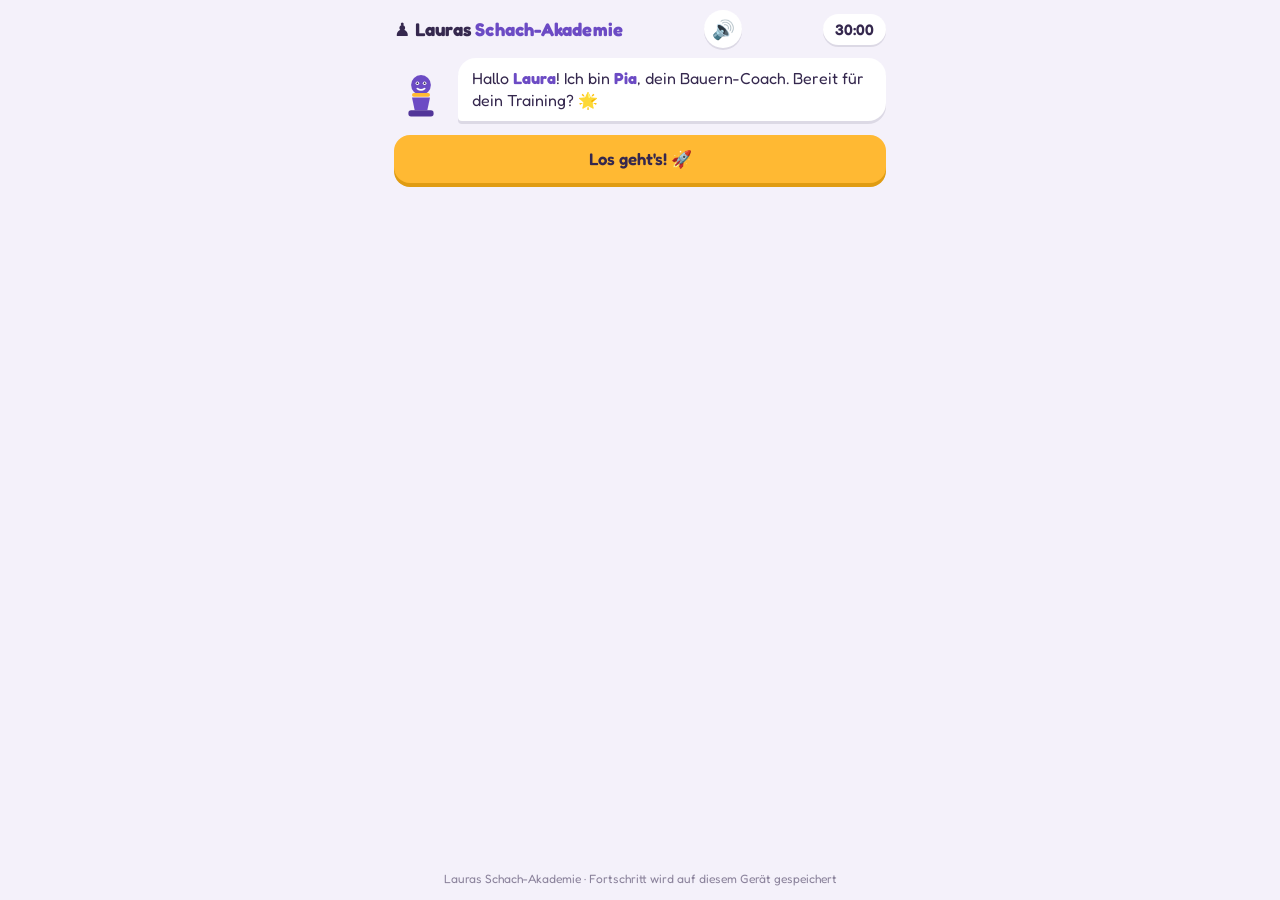
==== commit 3c51b7ea: "Pia liest ihre Texte vor Bisher gab es nur Toene. Fuer ein Kind, das noch nicht fluessig liest, ist " ====
--- a/index.html
+++ b/index.html
@@ -52,6 +52,12 @@
 .session{background:var(--card); border-radius:999px; padding:6px 12px;
   font-weight:600; box-shadow:0 2px 0 rgba(53,40,78,.12); font-size:.95rem;}
 .session.low{color:var(--warn);}
+.voicebtn{background:var(--card); color:var(--ink); border-radius:999px; padding:0;
+  width:38px; height:38px; font-size:1.15rem; line-height:1; flex:0 0 auto;
+  box-shadow:0 2px 0 rgba(53,40,78,.12);}
+.voicebtn.off{opacity:.45;}
+.voicebtn:active{transform:translateY(2px); box-shadow:none;}
+.bubble{cursor:pointer;}
 
 main{flex:1; padding:0 14px 20px; display:flex; flex-direction:column;}
 .screen{display:none; flex-direction:column; gap:14px;}
@@ -216,6 +222,7 @@
 
 <header>
   <div class="brand">♟️ Lauras <span>Schach-Akademie</span></div>
+  <button class="voicebtn" id="btnVoice" aria-label="Vorlesen ausschalten">🔊</button>
   <div class="session" id="sessionClock">30:00</div>
 </header>
 
@@ -1774,7 +1781,8 @@
   return {
     v: 2, name: "Laura", stars: {}, wins: 0, winsEnd: 0, winsFull: 0, losses: 0, duels: 0,
     rewardCredits: 0, sessions: 0, log: [], daily: { d: null, puzzles: [], wins: 0, claimed: false },
-    srs: {}, stickers: [], design: "classic", level: 1, lastResults: [], hints: 0, seenDesigns: ["classic"]
+    srs: {}, stickers: [], design: "classic", level: 1, lastResults: [], hints: 0, seenDesigns: ["classic"],
+    speak: true
   };
 }
 let S = defaultState();
@@ -1805,16 +1813,41 @@
 const themeDone = t => S.stars[t].length >= THEMES[t].list.length;
 const themeUnlocked = i => i === 0 || S.stars[THEME_ORDER[i - 1]].length >= 3;
 
-/* ---------- Sounds ---------- */
+/* ---------- Sounds ----------
+   Handy-Browser starten den Audio-Kontext angehalten und setzen ihn nur aus
+   einer echten Nutzeraktion heraus fort. Ohne resume() bleibt die App darum
+   stumm. Deshalb: bei der ersten Berührung entsperren und vor jedem Ton den
+   Zustand prüfen. Der Entsperrer bleibt hängen, bis der Kontext wirklich
+   läuft – resume() antwortet erst später. */
 let AC = null;
+function audio() {
+  try {
+    const Ctx = window.AudioContext || window.webkitAudioContext;
+    if (!Ctx) return null;
+    if (!AC) AC = new Ctx();
+    if (AC.state === "suspended") AC.resume().catch(() => { });
+    return AC;
+  } catch (e) { return null; }
+}
+const UNLOCK_EVENTS = ["pointerdown", "touchend", "keydown"];
+function unlockAudio() {
+  greetOnFirstTouch();
+  const ac = audio();
+  if (ac && ac.state === "running") {
+    for (const ev of UNLOCK_EVENTS) window.removeEventListener(ev, unlockAudio);
+  }
+}
+for (const ev of UNLOCK_EVENTS) window.addEventListener(ev, unlockAudio, { passive: true });
+
 function beep(freq, dur, type) {
+  const ac = audio();
+  if (!ac) return;
   try {
-    AC = AC || new (window.AudioContext || window.webkitAudioContext)();
-    const o = AC.createOscillator(), g = AC.createGain();
+    const o = ac.createOscillator(), g = ac.createGain();
     o.type = type || "sine"; o.frequency.value = freq;
-    g.gain.value = .08; o.connect(g); g.connect(AC.destination);
-    o.start(); g.gain.exponentialRampToValueAtTime(.0001, AC.currentTime + dur);
-    o.stop(AC.currentTime + dur);
+    g.gain.value = .08; o.connect(g); g.connect(ac.destination);
+    o.start(); g.gain.exponentialRampToValueAtTime(.0001, ac.currentTime + dur);
+    o.stop(ac.currentTime + dur);
   } catch (e) { }
 }
 const sndMove = () => beep(440, .08, "triangle");
@@ -1822,6 +1855,106 @@
 const sndGood = () => { beep(523, .1); setTimeout(() => beep(659, .12), 90); setTimeout(() => beep(784, .18), 200); };
 const sndBad = () => beep(180, .25, "sawtooth");
 const SND = { move: sndMove, capture: sndCapture, good: sndGood, bad: sndBad };
+
+/* ---------- Vorlesen ----------
+   Pia liest ihre Sprechblasen und die Aufgabenerklärung vor, damit auch ein
+   Kind mitkommt, das noch nicht flüssig liest. Statt an dreißig Stellen
+   einzeln vorzulesen, beobachtet ein MutationObserver die Blasen: Was sichtbar
+   neu erscheint, wird gesprochen. Emojis fliegen vorher raus, sonst liest die
+   Stimme "Sternchen" vor oder stockt. */
+const Voice = {
+  ok: typeof window.speechSynthesis !== "undefined" && typeof window.SpeechSynthesisUtterance !== "undefined",
+  voice: null,
+  last: "",
+  started: false,
+  pickVoice() {
+    if (!this.ok) return null;
+    const all = speechSynthesis.getVoices() || [];
+    this.voice = all.find(v => /^de[-_]DE/i.test(v.lang) && v.localService)
+      || all.find(v => /^de/i.test(v.lang)) || null;
+    return this.voice;
+  },
+  clean(text) {
+    return String(text)
+      .replace(/\p{Extended_Pictographic}/gu, " ")
+      .replace(/[\uFE0F\u200D]/g, "")
+      .replace(/\s+/g, " ").trim();
+  },
+  say(text) {
+    if (!this.ok || !S.speak) return;
+    const t = this.clean(text);
+    if (!t) return;
+    try {
+      speechSynthesis.cancel();
+      const u = new SpeechSynthesisUtterance(t);
+      u.lang = "de-DE"; u.rate = .95; u.pitch = 1.1;
+      if (this.voice || this.pickVoice()) u.voice = this.voice;
+      /* started zählt nur, was wirklich zu hören war: Beim Laden blockieren
+         Handy-Browser die Ausgabe, und dann soll die Begrüßung beim ersten
+         Antippen noch kommen. */
+      u.onstart = () => { Voice.started = true; };
+      this.last = t;
+      speechSynthesis.speak(u);
+    } catch (e) { }
+  },
+  stop() { if (this.ok) { try { speechSynthesis.cancel(); } catch (e) { } } }
+};
+if (Voice.ok && typeof speechSynthesis.addEventListener === "function") {
+  speechSynthesis.addEventListener("voiceschanged", () => Voice.pickVoice());
+}
+
+/* Nur vorlesen, was gerade auf dem Bildschirm steht. */
+function speakVisible(el) {
+  const scr = el.closest(".screen");
+  return !scr || scr.classList.contains("active");
+}
+let speakPending = new Set(), speakTimer = null;
+function queueSpeak(el) {
+  if (!Voice.ok || !speakVisible(el)) return;
+  speakPending.add(el);
+  clearTimeout(speakTimer);
+  /* Kurz sammeln: Erklärung und Sprechblase ändern sich nacheinander, sollen
+     aber als ein Stück gesprochen werden statt sich gegenseitig abzuwürgen. */
+  speakTimer = setTimeout(flushSpeak, 80);
+}
+function flushSpeak() {
+  const els = [...speakPending].filter(speakVisible);
+  speakPending.clear();
+  if (!els.length) return;
+  els.sort((a, b) => (a.compareDocumentPosition(b) & Node.DOCUMENT_POSITION_FOLLOWING) ? -1 : 1);
+  const t = Voice.clean(els.map(e => e.textContent).join(". "));
+  if (t && t !== Voice.last) Voice.say(t);
+}
+function initVoice() {
+  if (!Voice.ok) { $("btnVoice").style.display = "none"; return; }
+  for (const el of document.querySelectorAll(".bubble, #lessonbox")) {
+    new MutationObserver(() => queueSpeak(el)).observe(el, { childList: true, characterData: true, subtree: true });
+    /* Antippen liest noch einmal vor – auch denselben Text. */
+    el.addEventListener("click", () => Voice.say(el.textContent));
+  }
+  updateVoiceBtn();
+  $("btnVoice").addEventListener("click", () => {
+    S.speak = !S.speak; save(); updateVoiceBtn();
+    if (S.speak) Voice.say("Vorlesen ist an."); else Voice.stop();
+  });
+}
+function updateVoiceBtn() {
+  const b = $("btnVoice");
+  b.textContent = S.speak ? "\u{1F50A}" : "\u{1F507}";
+  b.classList.toggle("off", !S.speak);
+  b.setAttribute("aria-label", S.speak ? "Vorlesen ausschalten" : "Vorlesen einschalten");
+}
+/* Beim ersten Antippen begrüßen – vorher erlauben Handy-Browser kein Sprechen. */
+let greeted = false;
+function greetOnFirstTouch() {
+  if (greeted) return;
+  greeted = true;
+  setTimeout(() => {
+    if (Voice.started) return; // es war schon etwas zu hören
+    const b = document.querySelector(".screen.active .bubble");
+    if (b) Voice.say(b.textContent);
+  }, 250);
+}
 
 /* ---------- Hilfen ---------- */
 const $ = id => document.getElementById(id);
@@ -1840,6 +1973,10 @@
   $("scr-" + id).classList.add("active");
   S.screen = id;
   window.scrollTo(0, 0);
+  /* Der Text des neuen Bildschirms steht oft schon, bevor er sichtbar wird –
+     darum hier noch einmal anstoßen statt nur auf Änderungen zu horchen. */
+  Voice.stop();
+  for (const el of $("scr-" + id).querySelectorAll(".bubble, #lessonbox")) queueSpeak(el);
 }
 function route(where) {
   stopReward();
@@ -2753,6 +2890,7 @@
   document.querySelectorAll(".coach").forEach(c => c.insertAdjacentHTML("afterbegin", PIA_SVG));
   loadState();
   applyDesign();
+  initVoice();
   const stars = totalStars();
   $("startBubble").innerHTML = S.sessions === 0
     ? "Hallo <b>" + esc(S.name) + "</b>! Ich bin <b>Pia</b>, dein Bauern-Coach. Bereit für dein Training? 🌟"
